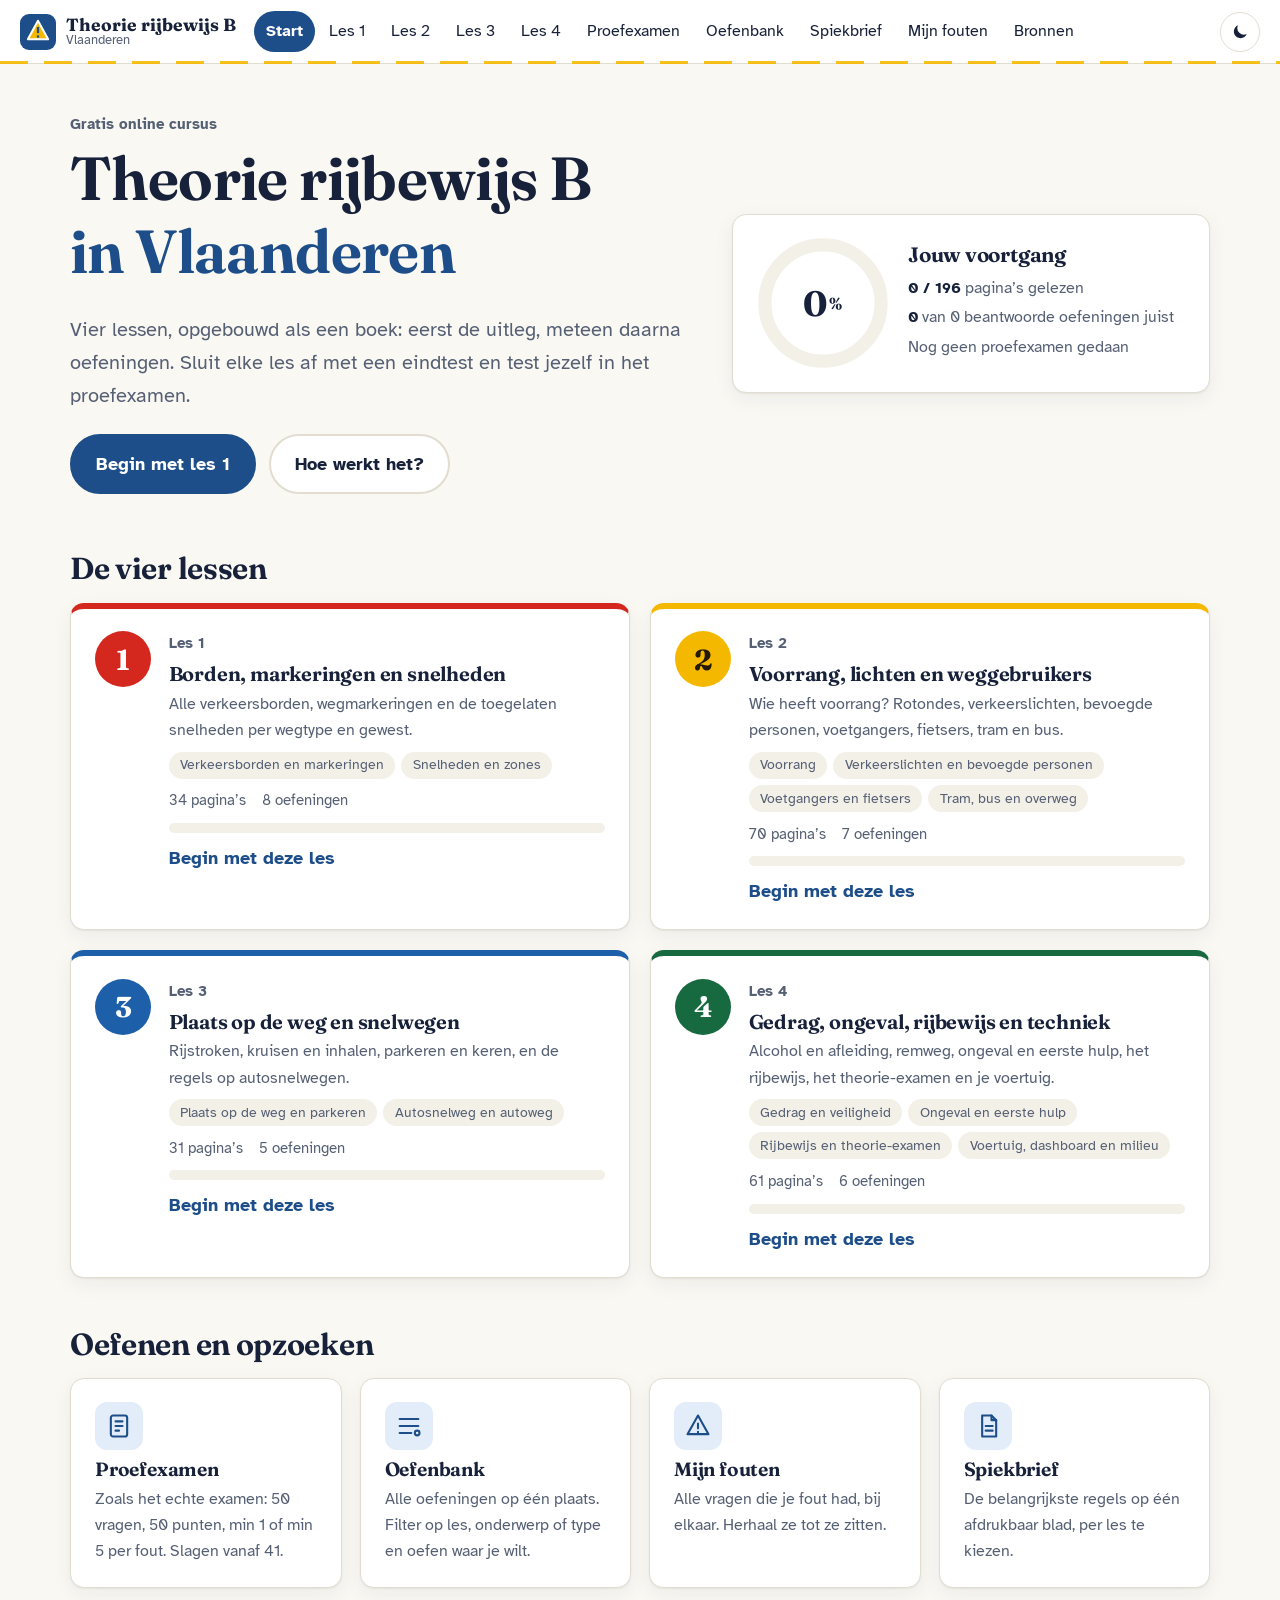
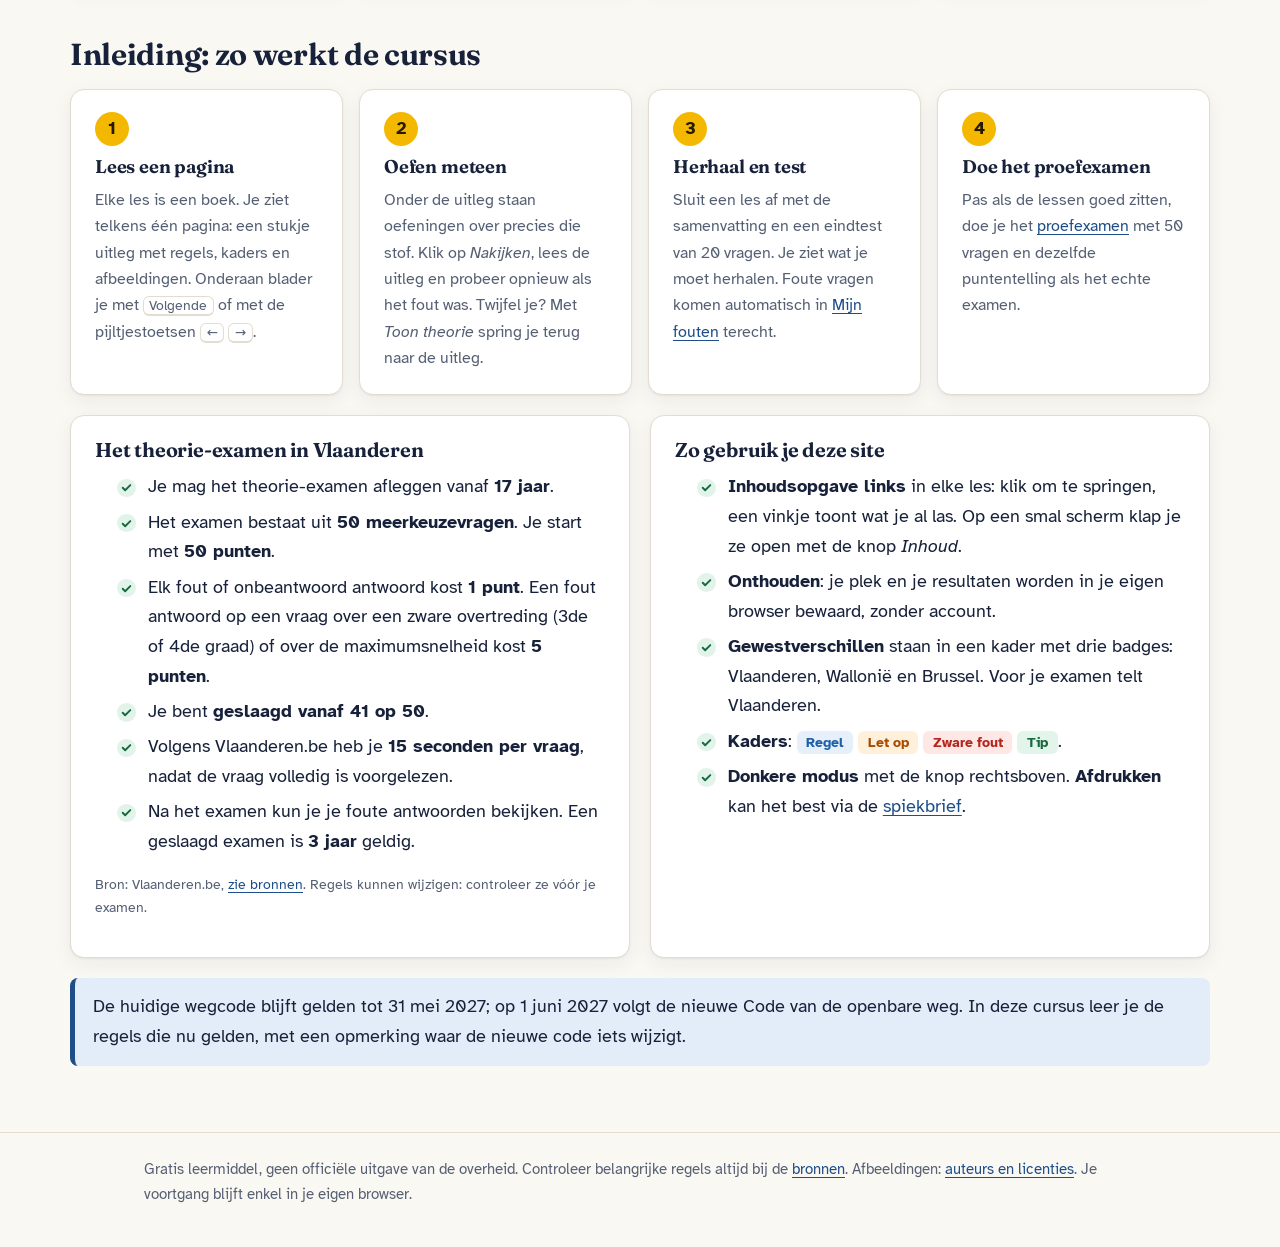
==== site/index.html @ 774a6577 "Docs: herziene interface (fullscreen, floating balk) Co-Authored-By: Claude Sonnet 5.5 <noreply@anth" ====
<!doctype html>
<html lang="nl-BE">
<head>
<meta charset="utf-8">
<meta name="viewport" content="width=device-width, initial-scale=1">
<title>Start · Theorie rijbewijs B Vlaanderen</title>
<meta name="description" content="Gratis online cursus voor het theorie-examen rijbewijs B in Vlaanderen: uitleg, oefeningen en proefexamen.">
<meta name="color-scheme" content="light dark">
<link rel="icon" href="data:image/svg+xml,%3Csvg xmlns='http://www.w3.org/2000/svg' viewBox='0 0 32 32'%3E%3Crect width='32' height='32' rx='7' fill='%231d4e89'/%3E%3Cpath d='M16 5l9 17H7z' fill='%23f5b800' stroke='%23fff' stroke-width='2' stroke-linejoin='round'/%3E%3Crect x='15' y='11' width='2' height='6' fill='%231d4e89'/%3E%3Crect x='15' y='19' width='2' height='2' fill='%231d4e89'/%3E%3C/svg%3E">
<link rel="preconnect" href="https://fonts.googleapis.com">
<link rel="preconnect" href="https://fonts.gstatic.com" crossorigin>
<link rel="stylesheet" href="https://fonts.googleapis.com/css2?family=Atkinson+Hyperlegible:ital,wght@0,400;0,700;1,400&family=Fraunces:opsz,wght@9..144,600;9..144,700&display=swap">
<script>(function(){try{var t=localStorage.getItem('rbc.theme');if(t==='dark'||t==='light')document.documentElement.setAttribute('data-theme',t);}catch(e){}})();</script>
<link rel="stylesheet" href="css/style.css">
</head>
<body data-page="home" class="">
<a class="skip" href="#main">Naar de inhoud</a>
<header class="topbar">
  <div class="topbar-in">
    <a class="brand" href="index.html" aria-label="Theorie rijbewijs B, startpagina">
      <svg class="brand-mark" viewBox="0 0 32 32" aria-hidden="true"><rect width="32" height="32" rx="8" fill="currentColor"/><path d="M16 6l9 16.5H7z" fill="#f5b800" stroke="#fff" stroke-width="1.8" stroke-linejoin="round"/><rect x="15" y="11.5" width="2" height="5.5" fill="#1d4e89"/><rect x="15" y="19" width="2" height="2" fill="#1d4e89"/></svg>
      <span class="brand-text">Theorie rijbewijs B<small>Vlaanderen</small></span>
    </a>
    <button class="menu-btn" id="menu-btn" aria-expanded="false" aria-controls="site-nav"><svg viewBox="0 0 24 24" width="22" height="22" aria-hidden="true"><path d="M4 7h16M4 12h16M4 17h16" stroke="currentColor" stroke-width="2" stroke-linecap="round" fill="none"/></svg><span class="sr">Menu</span></button>
    <nav class="sitenav" id="site-nav" aria-label="Hoofdmenu"><ul><li><a href="index.html" aria-current="page">Start</a></li><li><a href="les1.html">Les 1</a></li><li><a href="les2.html">Les 2</a></li><li><a href="les3.html">Les 3</a></li><li><a href="les4.html">Les 4</a></li><li><a href="examen.html">Proefexamen</a></li><li><a href="oefenbank.html">Oefenbank</a></li><li><a href="spiekbrief.html">Spiekbrief</a></li><li><a href="mijnfouten.html">Mijn fouten</a></li><li><a href="bronnen.html">Bronnen</a></li></ul></nav>
    <button class="theme-btn" id="theme-btn" type="button" aria-label="Wissel tussen lichte en donkere modus" title="Licht / donker"><svg class="ic-moon" viewBox="0 0 24 24" width="20" height="20" aria-hidden="true"><path d="M20 14.5A8 8 0 019.5 4 8 8 0 1020 14.5z" fill="currentColor"/></svg><svg class="ic-sun" viewBox="0 0 24 24" width="20" height="20" aria-hidden="true"><circle cx="12" cy="12" r="4.2" fill="currentColor"/><path d="M12 2v3M12 19v3M2 12h3M19 12h3M4.9 4.9l2.1 2.1M17 17l2.1 2.1M4.9 19.1L7 17M17 7l2.1-2.1" stroke="currentColor" stroke-width="2" stroke-linecap="round"/></svg></button>
  </div>
</header>
<main id="main" class="wrap home">
  <section class="hero">
    <div class="hero-text">
      <p class="eyebrow">Gratis online cursus</p>
      <h1>Theorie rijbewijs B <span>in Vlaanderen</span></h1>
      <p class="lead">Vier lessen, opgebouwd als een boek: eerst de uitleg, meteen daarna oefeningen. Sluit elke les af met een eindtest en test jezelf in het proefexamen.</p>
      <div class="hero-actions" id="hero-actions"><a class="btn btn-primary btn-lg" href="les1.html">Begin met les 1</a><a class="btn btn-lg" href="#inleiding">Hoe werkt het?</a></div>
    </div>
    <div class="hero-progress card" id="home-progress" aria-live="polite"></div>
  </section>

  <section aria-labelledby="h-lessen">
    <h2 id="h-lessen" class="section-title">De vier lessen</h2>
    <div class="lesson-grid" id="lesson-grid"></div>
  </section>

  <section aria-labelledby="h-tools">
    <h2 id="h-tools" class="section-title">Oefenen en opzoeken</h2>
    <div class="tool-grid">
      <a class="tool card" href="examen.html"><span class="tool-ic" aria-hidden="true"><svg viewBox="0 0 24 24" width="28" height="28" fill="none" stroke="currentColor" stroke-width="1.8" stroke-linecap="round" stroke-linejoin="round"><rect x="5" y="3" width="14" height="18" rx="2"/><path d="M9 8h6M9 12h6M9 16h3"/></svg></span><h3>Proefexamen</h3><p>Zoals het echte examen: 50 vragen, 50 punten, min 1 of min 5 per fout. Slagen vanaf 41.</p></a>
      <a class="tool card" href="oefenbank.html"><span class="tool-ic" aria-hidden="true"><svg viewBox="0 0 24 24" width="28" height="28" fill="none" stroke="currentColor" stroke-width="1.8" stroke-linecap="round" stroke-linejoin="round"><path d="M4 6h16M4 12h16M4 18h10"/><circle cx="19" cy="18" r="2"/></svg></span><h3>Oefenbank</h3><p>Alle oefeningen op één plaats. Filter op les, onderwerp of type en oefen waar je wilt.</p></a>
      <a class="tool card" href="mijnfouten.html"><span class="tool-ic" aria-hidden="true"><svg viewBox="0 0 24 24" width="28" height="28" fill="none" stroke="currentColor" stroke-width="1.8" stroke-linecap="round" stroke-linejoin="round"><path d="M12 3l9 16H3z"/><path d="M12 10v4M12 17v.5"/></svg></span><h3>Mijn fouten <span class="count-badge" id="fouten-count" hidden></span></h3><p>Alle vragen die je fout had, bij elkaar. Herhaal ze tot ze zitten.</p></a>
      <a class="tool card" href="spiekbrief.html"><span class="tool-ic" aria-hidden="true"><svg viewBox="0 0 24 24" width="28" height="28" fill="none" stroke="currentColor" stroke-width="1.8" stroke-linecap="round" stroke-linejoin="round"><path d="M7 3h8l4 4v14H7z"/><path d="M15 3v4h4M10 12h6M10 16h6"/></svg></span><h3>Spiekbrief</h3><p>De belangrijkste regels op één afdrukbaar blad, per les te kiezen.</p></a>
    </div>
  </section>

  <section id="inleiding" class="intro-sec" aria-labelledby="h-intro">
    <h2 id="h-intro" class="section-title">Inleiding: zo werkt de cursus</h2>
    <div class="steps">
      <article class="step card"><span class="step-n">1</span><h3>Lees een pagina</h3><p>Elke les is een boek. Je ziet telkens één pagina: een stukje uitleg met regels, kaders en afbeeldingen. Onderaan blader je met <kbd>Volgende</kbd> of met de pijltjestoetsen <kbd>←</kbd> <kbd>→</kbd>.</p></article>
      <article class="step card"><span class="step-n">2</span><h3>Oefen meteen</h3><p>Onder de uitleg staan oefeningen over precies die stof. Klik op <em>Nakijken</em>, lees de uitleg en probeer opnieuw als het fout was. Twijfel je? Met <em>Toon theorie</em> spring je terug naar de uitleg.</p></article>
      <article class="step card"><span class="step-n">3</span><h3>Herhaal en test</h3><p>Sluit een les af met de samenvatting en een eindtest van 20 vragen. Je ziet wat je moet herhalen. Foute vragen komen automatisch in <a href="mijnfouten.html">Mijn fouten</a> terecht.</p></article>
      <article class="step card"><span class="step-n">4</span><h3>Doe het proefexamen</h3><p>Pas als de lessen goed zitten, doe je het <a href="examen.html">proefexamen</a> met 50 vragen en dezelfde puntentelling als het echte examen.</p></article>
    </div>

    <div class="two-col">
      <article class="card prose">
        <h3>Het theorie-examen in Vlaanderen</h3>
        <ul class="ticks">
          <li>Je mag het theorie-examen afleggen vanaf <strong>17 jaar</strong>.</li>
          <li>Het examen bestaat uit <strong>50 meerkeuzevragen</strong>. Je start met <strong>50 punten</strong>.</li>
          <li>Elk fout of onbeantwoord antwoord kost <strong>1 punt</strong>. Een fout antwoord op een vraag over een zware overtreding (3de of 4de graad) of over de maximumsnelheid kost <strong>5 punten</strong>.</li>
          <li>Je bent <strong>geslaagd vanaf 41 op 50</strong>.</li>
          <li>Volgens Vlaanderen.be heb je <strong>15 seconden per vraag</strong>, nadat de vraag volledig is voorgelezen.</li>
          <li>Na het examen kun je je foute antwoorden bekijken. Een geslaagd examen is <strong>3 jaar</strong> geldig.</li>
        </ul>
        <p class="small muted">Bron: Vlaanderen.be, <a href="bronnen.html">zie bronnen</a>. Regels kunnen wijzigen: controleer ze vóór je examen.</p>
      </article>
      <article class="card prose">
        <h3>Zo gebruik je deze site</h3>
        <ul class="ticks">
          <li><strong>Inhoudsopgave links</strong> in elke les: klik om te springen, een vinkje toont wat je al las. Op een smal scherm klap je ze open met de knop <em>Inhoud</em>.</li>
          <li><strong>Onthouden</strong>: je plek en je resultaten worden in je eigen browser bewaard, zonder account.</li>
          <li><strong>Gewestverschillen</strong> staan in een kader met drie badges: Vlaanderen, Wallonië en Brussel. Voor je examen telt Vlaanderen.</li>
          <li><strong>Kaders</strong>: <span class="chip chip-regel">Regel</span> <span class="chip chip-letop">Let op</span> <span class="chip chip-zwarefout">Zware fout</span> <span class="chip chip-tip">Tip</span>.</li>
          <li><strong>Donkere modus</strong> met de knop rechtsboven. <strong>Afdrukken</strong> kan het best via de <a href="spiekbrief.html">spiekbrief</a>.</li>
        </ul>
      </article>
    </div>
    <p class="notice" id="wegcode-note">De huidige wegcode blijft gelden tot 31 mei 2027; op 1 juni 2027 volgt de nieuwe Code van de openbare weg. In deze cursus leer je de regels die nu gelden, met een opmerking waar de nieuwe code iets wijzigt.</p>
  </section>
</main>
<footer class="footer">
  <p>Gratis leermiddel, geen officiële uitgave van de overheid. Controleer belangrijke regels altijd bij de <a href="bronnen.html">bronnen</a>. Afbeeldingen: <a href="bronnen.html#afbeeldingen">auteurs en licenties</a>. Je voortgang blijft enkel in je eigen browser.</p>
</footer>
<noscript><p class="noscript">Voor deze cursus is JavaScript nodig (voor de oefeningen en het bladeren door de pagina's).</p></noscript>
<script defer src="data/cursus.js"></script>
<script defer src="js/common.js"></script>
<script defer src="js/exercises.js"></script>
<script defer src="js/quiz.js"></script>
<script defer src="js/pages.js"></script>
</body>
</html>
---- site/css/style.css ----
/* Theorie rijbewijs B – stijl. Palet: wegblauw als inkt, signaalgeel als accent, bordkleuren met betekenis. */
:root {
  --paper: #faf8f3; --surface: #ffffff; --surface-2: #f3f0e8; --ink: #17213a; --muted: #566074; --line: #e2ddd0;
  --brand: #1d4e89; --brand-ink: #ffffff; --brand-soft: #e3edf9; --accent: #f5b800; --accent-ink: #231a00;
  --ok: #17693f; --ok-bg: #e2f4ea; --bad: #b3261e; --bad-bg: #fde8e6; --warn: #8a4b00; --warn-bg: #fff0d6;
  --regel: #1d5fa8; --regel-bg: #e6f0fb; --letop: #a64b00; --letop-bg: #fff0dc; --zware: #b3261e; --zware-bg: #fde8e6; --tip: #17693f; --tip-bg: #e3f5ea;
  --catA: #d4281f; --catB: #f5b800; --catC: #d4281f; --catD: #1d5fa8; --catE: #1d5fa8; --catF: #1d5fa8;
  --shadow: 0 1px 2px rgba(23,33,58,.06), 0 6px 20px rgba(23,33,58,.06);
  --radius: 14px; --radius-sm: 8px; --header-h: 64px;
  --font-body: "Atkinson Hyperlegible", "Segoe UI", system-ui, -apple-system, Roboto, sans-serif;
  --font-head: "Fraunces", "Iowan Old Style", Georgia, serif;
  color-scheme: light;
}
@media (prefers-color-scheme: dark) {
  :root:not([data-theme="light"]) { --dark: 1; }
}
:root[data-theme="dark"], :root:not([data-theme="light"]) {
  /* wordt hieronder enkel toegepast via media/handmatig */
}
@media (prefers-color-scheme: dark) {
  :root:not([data-theme="light"]) {
    --paper: #10151f; --surface: #182030; --surface-2: #1f293b; --ink: #edf0f6; --muted: #aab3c5; --line: #2c374c;
    --brand: #7db2ee; --brand-ink: #0b1626; --brand-soft: #1b2b44; --accent: #f5b800; --accent-ink: #231a00;
    --ok: #6fd69b; --ok-bg: #12301f; --bad: #ff8f86; --bad-bg: #3a1815; --warn: #ffc46b; --warn-bg: #36260a;
    --regel: #8dbdf2; --regel-bg: #172944; --letop: #ffb36b; --letop-bg: #382207; --zware: #ff8f86; --zware-bg: #3a1815; --tip: #6fd69b; --tip-bg: #12301f;
    --shadow: 0 1px 2px rgba(0,0,0,.4), 0 6px 20px rgba(0,0,0,.3); color-scheme: dark;
  }
}
:root[data-theme="dark"] {
  --paper: #10151f; --surface: #182030; --surface-2: #1f293b; --ink: #edf0f6; --muted: #aab3c5; --line: #2c374c;
  --brand: #7db2ee; --brand-ink: #0b1626; --brand-soft: #1b2b44; --accent: #f5b800; --accent-ink: #231a00;
  --ok: #6fd69b; --ok-bg: #12301f; --bad: #ff8f86; --bad-bg: #3a1815; --warn: #ffc46b; --warn-bg: #36260a;
  --regel: #8dbdf2; --regel-bg: #172944; --letop: #ffb36b; --letop-bg: #382207; --zware: #ff8f86; --zware-bg: #3a1815; --tip: #6fd69b; --tip-bg: #12301f;
  --shadow: 0 1px 2px rgba(0,0,0,.4), 0 6px 20px rgba(0,0,0,.3); color-scheme: dark;
}

*, *::before, *::after { box-sizing: border-box; }
html { scroll-behavior: smooth; -webkit-text-size-adjust: 100%; }
body { margin: 0; background: var(--paper); color: var(--ink); font: 400 1.125rem/1.65 var(--font-body); min-height: 100vh; display: flex; flex-direction: column; }
body > main, body > .book-layout { flex: 1 0 auto; }
img { max-width: 100%; height: auto; }
a { color: var(--brand); text-underline-offset: .18em; }
a:hover { text-decoration-thickness: 2px; }
h1, h2, h3 { font-family: var(--font-head); line-height: 1.2; margin: 0 0 .5em; font-weight: 650; letter-spacing: -.01em; }
h1 { font-size: clamp(2rem, 4.2vw, 3rem); }
h2 { font-size: clamp(1.45rem, 2.6vw, 1.9rem); }
h3 { font-size: 1.25rem; }
p { margin: 0 0 1em; }
code { background: var(--surface-2); padding: .05em .35em; border-radius: 5px; font-size: .92em; }
kbd { border: 1px solid var(--line); border-bottom-width: 2px; border-radius: 6px; padding: 0 .4em; background: var(--surface); font: inherit; font-size: .85em; }
.sr { position: absolute !important; width: 1px; height: 1px; overflow: hidden; clip: rect(0 0 0 0); white-space: nowrap; }
.muted { color: var(--muted); } .small { font-size: .9rem; }
.eyebrow { color: var(--muted); font-weight: 700; font-size: .95rem; margin: 0 0 .35rem; }
.lead { font-size: 1.25rem; color: var(--muted); max-width: 46rem; }
:focus-visible { outline: 3px solid var(--accent); outline-offset: 2px; border-radius: 4px; }
.skip { position: absolute; left: -999px; top: 0; background: var(--accent); color: var(--accent-ink); padding: .6rem 1rem; z-index: 100; }
.skip:focus { left: 8px; top: 8px; }
.loading { color: var(--muted); }
.noscript { padding: 1rem; background: var(--warn-bg); color: var(--warn); text-align: center; }

/* header */
.topbar { position: sticky; top: 0; z-index: 50; background: var(--surface); border-bottom: 1px solid var(--line); height: var(--header-h); }
.topbar::after { content: ""; position: absolute; left: 0; right: 0; bottom: -1px; height: 3px; background: repeating-linear-gradient(90deg, var(--accent) 0 28px, transparent 28px 44px); opacity: .9; }
.topbar-in { max-width: 1440px; margin: 0 auto; padding: 0 20px; height: 100%; display: flex; align-items: center; gap: 18px; }
.brand { display: flex; align-items: center; gap: 10px; text-decoration: none; color: var(--ink); flex: none; }
.brand-mark { width: 36px; height: 36px; color: var(--brand); }
.brand-text { font-family: var(--font-head); font-weight: 700; font-size: 1.1rem; line-height: 1.05; display: flex; flex-direction: column; }
.brand-text small { font-family: var(--font-body); font-weight: 400; font-size: .8rem; color: var(--muted); }
.sitenav { flex: 1; min-width: 0; }
.sitenav ul { list-style: none; margin: 0; padding: 0; display: flex; gap: 2px; flex-wrap: nowrap; overflow-x: auto; scrollbar-width: none; }
.sitenav a { display: block; padding: .45rem .75rem; border-radius: 999px; text-decoration: none; color: var(--ink); font-size: 1rem; white-space: nowrap; }
.sitenav a:hover { background: var(--surface-2); }
.sitenav a[aria-current="page"] { background: var(--brand); color: var(--brand-ink); font-weight: 700; }
.theme-btn, .menu-btn { background: none; border: 1px solid var(--line); border-radius: 999px; width: 40px; height: 40px; display: grid; place-items: center; color: var(--ink); cursor: pointer; flex: none; }
.theme-btn:hover, .menu-btn:hover { background: var(--surface-2); }
.menu-btn { display: none; }
.ic-sun { display: none; }
:root[data-theme="dark"] .ic-sun { display: block; } :root[data-theme="dark"] .ic-moon { display: none; }
@media (prefers-color-scheme: dark) { :root:not([data-theme="light"]) .ic-sun { display: block; } :root:not([data-theme="light"]) .ic-moon { display: none; } }
@media (max-width: 1100px) {
  .menu-btn { display: grid; margin-left: auto; }
  .sitenav { display: none; position: absolute; left: 0; right: 0; top: var(--header-h); background: var(--surface); border-bottom: 1px solid var(--line); padding: 8px 16px 16px; box-shadow: var(--shadow); }
  .sitenav.open { display: block; }
  .sitenav ul { flex-direction: column; overflow: visible; }
  .sitenav a { padding: .8rem 1rem; }
  .brand-text small { display: none; }
}
.footer { border-top: 1px solid var(--line); padding: 1.5rem 20px 2.5rem; color: var(--muted); font-size: .95rem; margin-top: 3rem; }
.footer p { max-width: 62rem; margin: 0 auto; }

/* layout helpers */
.wrap { max-width: 1180px; margin: 0 auto; padding: 32px 20px 0; width: 100%; }
.wrap.narrow { max-width: 900px; }
.card { background: var(--surface); border: 1px solid var(--line); border-radius: var(--radius); padding: 1.4rem 1.5rem; box-shadow: var(--shadow); }
.page-head { margin-bottom: 1.5rem; } .page-head.compact { margin-bottom: 1rem; } .page-head.compact h1 { font-size: 1.8rem; }
.section-title { margin: 3rem 0 1rem; }
.notice { background: var(--brand-soft); border-left: 5px solid var(--brand); padding: .9rem 1.1rem; border-radius: var(--radius-sm); }
.notice.warn { background: var(--warn-bg); border-color: var(--accent); color: var(--ink); display: flex; gap: .75rem; align-items: center; flex-wrap: wrap; }
.notice.ok { background: var(--ok-bg); border-color: var(--ok); }
.btn { display: inline-flex; align-items: center; justify-content: center; gap: .45rem; font: inherit; font-weight: 700; font-size: 1rem; padding: .65rem 1.1rem; border-radius: 999px; border: 2px solid var(--line); background: var(--surface); color: var(--ink); cursor: pointer; text-decoration: none; min-height: 44px; transition: transform .12s, background .15s, border-color .15s; }
.btn:hover { border-color: var(--brand); background: var(--brand-soft); }
.btn:active { transform: translateY(1px); }
.btn-primary { background: var(--brand); border-color: var(--brand); color: var(--brand-ink); }
.btn-primary:hover { background: var(--brand); filter: brightness(1.12); }
.btn-accent { background: var(--accent); border-color: var(--accent); color: var(--accent-ink); }
.btn-accent:hover { background: var(--accent); filter: brightness(1.06); }
.btn-ghost { border-color: transparent; background: transparent; color: var(--brand); }
.btn-lg { padding: .85rem 1.5rem; font-size: 1.1rem; } .btn-sm { padding: .35rem .8rem; min-height: 36px; font-size: .9rem; }
.btn[disabled], .btn.disabled { opacity: .45; pointer-events: none; }
.btn[hidden] { display: none; }
.badge { display: inline-block; padding: .1rem .65rem; border-radius: 999px; font-size: .85rem; font-weight: 700; }
.badge-ok { background: var(--ok-bg); color: var(--ok); } .badge-bad { background: var(--bad-bg); color: var(--bad); } .badge-info { background: var(--brand-soft); color: var(--brand); }
.count-badge { background: var(--bad); color: #fff; border-radius: 999px; font-size: .8rem; padding: 0 .5rem; vertical-align: middle; font-family: var(--font-body); }
.chip { display: inline-block; padding: 0 .6rem; border-radius: 6px; font-weight: 700; font-size: .9rem; }
.chip-regel { background: var(--regel-bg); color: var(--regel); } .chip-letop { background: var(--letop-bg); color: var(--letop); } .chip-zwarefout { background: var(--zware-bg); color: var(--zware); } .chip-tip { background: var(--tip-bg); color: var(--tip); }
.tag-list { list-style: none; margin: .5rem 0; padding: 0; display: flex; flex-wrap: wrap; gap: .4rem; }
.tag-list li { background: var(--surface-2); border-radius: 999px; padding: .1rem .7rem; font-size: .9rem; color: var(--muted); }
.ticks { list-style: none; padding: 0; margin: 0 0 1rem; }
.ticks li { position: relative; padding-left: 1.9rem; margin-bottom: .6rem; }
.ticks li::before { content: ""; position: absolute; left: 0; top: .35em; width: 1.15rem; height: 1.15rem; border-radius: 50%; background: var(--ok-bg) url("data:image/svg+xml,%3Csvg xmlns='http://www.w3.org/2000/svg' viewBox='0 0 24 24' fill='none' stroke='%2317693f' stroke-width='3.5' stroke-linecap='round' stroke-linejoin='round'%3E%3Cpath d='M5 12.5l4.5 4.5L19 7.5'/%3E%3C/svg%3E") center/70% no-repeat; }
.prose p, .prose ul, .prose ol { max-width: 46rem; }
.prose ul, .prose ol { padding-left: 1.4rem; } .prose li { margin-bottom: .35rem; }
.prose strong { font-weight: 700; }

/* start */
.hero { display: grid; grid-template-columns: 1.3fr 1fr; gap: 40px; align-items: center; padding: 1rem 0 .5rem; }
.hero h1 { font-size: clamp(2.3rem, 5vw, 3.8rem); margin-bottom: .4em; }
.hero h1 span { display: block; color: var(--brand); }
.hero-actions { display: flex; gap: .8rem; flex-wrap: wrap; margin-top: 1.4rem; }
.ring-wrap { display: flex; gap: 1.2rem; align-items: center; }
.ring { position: relative; width: 132px; height: 132px; flex: none; }
.ring-bg { fill: none; stroke: var(--surface-2); stroke-width: 10; } .ring-fg { fill: none; stroke: var(--accent); stroke-width: 10; stroke-linecap: round; transition: stroke-dashoffset 1s ease; }
.ring-n { position: absolute; inset: 0; display: flex; align-items: center; justify-content: center; font: 700 2.2rem/1 var(--font-head); }
.ring-n small { font-size: 1rem; margin-left: 2px; align-self: center; }
.ring-text h2 { font-size: 1.3rem; margin-bottom: .4rem; }
.mini-stats { list-style: none; padding: 0; margin: 0; font-size: 1rem; color: var(--muted); } .mini-stats li { margin-bottom: .2rem; } .mini-stats strong { color: var(--ink); }
.hero-progress .notice { margin-top: 1rem; font-size: .95rem; }
.lesson-grid { display: grid; grid-template-columns: repeat(2, 1fr); gap: 20px; }
.lesson-card { display: flex; gap: 1.1rem; text-decoration: none; color: var(--ink); position: relative; overflow: hidden; transition: transform .18s, box-shadow .18s; border-top: 6px solid var(--lc, var(--brand)); }
.lesson-card:hover { transform: translateY(-3px); box-shadow: 0 10px 28px rgba(23,33,58,.14); }
.lesson-card.les-1 { --lc: var(--catA); } .lesson-card.les-2 { --lc: var(--catB); } .lesson-card.les-3 { --lc: var(--catD); } .lesson-card.les-4 { --lc: var(--ok); }
.lesson-n { flex: none; width: 56px; height: 56px; border-radius: 50%; display: grid; place-items: center; font: 700 1.8rem var(--font-head); background: var(--lc); color: #fff; }
.les-2 .lesson-n { color: #231a00; }
.lesson-body { min-width: 0; flex: 1; } .lesson-body h3 { margin-bottom: .3rem; } .lesson-body p.muted { font-size: 1rem; margin-bottom: .4rem; }
.lesson-meta { display: flex; gap: 1rem; flex-wrap: wrap; color: var(--muted); font-size: .95rem; margin: .6rem 0; }
.lesson-cta { display: inline-block; margin-top: .7rem; font-weight: 700; color: var(--brand); }
.tool-grid { display: grid; grid-template-columns: repeat(4, 1fr); gap: 18px; }
.tool { text-decoration: none; color: var(--ink); display: block; transition: transform .18s; } .tool:hover { transform: translateY(-3px); }
.tool h3 { font-size: 1.2rem; margin: .5rem 0 .3rem; } .tool p { margin: 0; color: var(--muted); font-size: 1rem; }
.tool-ic { display: grid; place-items: center; width: 48px; height: 48px; border-radius: 12px; background: var(--brand-soft); color: var(--brand); }
.steps { display: grid; grid-template-columns: repeat(4, 1fr); gap: 16px; margin-bottom: 20px; counter-reset: s; }
.step-n { display: grid; place-items: center; width: 34px; height: 34px; border-radius: 50%; background: var(--accent); color: var(--accent-ink); font-weight: 700; margin-bottom: .6rem; }
.step h3 { font-size: 1.15rem; } .step p { font-size: 1rem; margin: 0; color: var(--muted); }
.two-col { display: grid; grid-template-columns: 1fr 1fr; gap: 20px; }
.intro-sec .notice { margin-top: 20px; }
@media (max-width: 1000px) { .hero, .two-col { grid-template-columns: 1fr; } .tool-grid, .steps { grid-template-columns: repeat(2, 1fr); } }
@media (max-width: 700px) { .lesson-grid, .tool-grid, .steps { grid-template-columns: 1fr; } .ring-wrap { flex-direction: column; text-align: center; } }

/* boek-layout */
.book-layout { max-width: 1440px; width: 100%; margin: 0 auto; padding: 24px 20px 0; display: grid; grid-template-columns: 300px minmax(0, 1fr); gap: 32px; align-items: start; }
.toc { position: sticky; top: calc(var(--header-h) + 16px); max-height: calc(100vh - var(--header-h) - 32px); display: flex; flex-direction: column; background: var(--surface); border: 1px solid var(--line); border-radius: var(--radius); box-shadow: var(--shadow); overflow: hidden; }
.toc-toggle { display: none; }
.toc-body { overflow-y: auto; padding: 1.1rem 1rem 1rem; }
.toc-title { font-size: 1.15rem; margin-bottom: .6rem; }
.toc-prog-bar { height: 8px; background: var(--surface-2); border-radius: 99px; overflow: hidden; }
.toc-prog-fill { display: block; height: 100%; background: var(--ok); border-radius: 99px; transition: width .4s; }
.toc-prog-label { font-size: .9rem; color: var(--muted); margin: .35rem 0 1rem; }
.toc-chap { font-family: var(--font-body); font-size: .9rem; color: var(--muted); font-weight: 700; margin: 1rem 0 .3rem; letter-spacing: 0; }
.toc-items { list-style: none; margin: 0; padding: 0; }
.toc-link { display: flex; gap: .6rem; align-items: flex-start; padding: .4rem .5rem; border-radius: 10px; text-decoration: none; color: var(--ink); font-size: 1rem; line-height: 1.3; }
.toc-link:hover { background: var(--surface-2); }
.toc-n { flex: none; width: 24px; height: 24px; border-radius: 50%; border: 2px solid var(--line); display: grid; place-items: center; font-size: .75rem; font-weight: 700; color: var(--muted); margin-top: 1px; }
.toc-link.done .toc-n { background: var(--ok); border-color: var(--ok); color: #fff; }
.toc-link.current { background: var(--brand-soft); font-weight: 700; }
.toc-link.current .toc-n { border-color: var(--brand); background: var(--brand); color: var(--brand-ink); }
.toc-link.current.done .toc-n { background: var(--ok); border-color: var(--ok); }
.book { min-width: 0; scroll-margin-top: 80px; outline: none; }
.book-page { background: var(--surface); border: 1px solid var(--line); border-radius: var(--radius) var(--radius) 0 0; padding: clamp(1.3rem, 3.5vw, 3rem); min-height: 60vh; box-shadow: var(--shadow); border-bottom: 0; position: relative; }
.book-page::before { content: ""; position: absolute; left: 0; top: 0; bottom: 0; width: 6px; background: linear-gradient(var(--brand), var(--brand-soft)); border-radius: var(--radius) 0 0 0; }
.book-page.enter { animation: pageIn .35s ease both; }
@keyframes pageIn { from { opacity: 0; transform: translateX(14px); } to { opacity: 1; transform: none; } }
.book-page > * { max-width: 52rem; }
.book-page > .page-blok, .book-page > .theory, .book-page > .intro, .book-page > .summary, .book-page > .eind { max-width: none; }
.page-title { font-size: clamp(1.8rem, 3.4vw, 2.6rem); margin-bottom: .6em; outline: none; }
.pager { position: sticky; bottom: 0; z-index: 20; display: grid; grid-template-columns: auto 1fr auto; gap: 16px; align-items: center; background: var(--surface); border: 1px solid var(--line); border-radius: 0 0 var(--radius) var(--radius); padding: .8rem 1.1rem; box-shadow: 0 -6px 20px rgba(23,33,58,.08); }
.pager-mid { text-align: center; } .pager-count { margin: 0 0 .3rem; font-weight: 700; }
.pager-btn span { display: inline; }
.progress { height: 10px; background: var(--surface-2); border-radius: 99px; overflow: hidden; }
.progress-fill { display: block; height: 100%; background: linear-gradient(90deg, var(--brand), var(--accent)); border-radius: 99px; transition: width .4s; }
@media (max-width: 960px) {
  .book-layout { grid-template-columns: 1fr; gap: 14px; padding-top: 12px; }
  .toc { position: sticky; top: var(--header-h); z-index: 30; max-height: none; border-radius: var(--radius-sm); }
  .toc-toggle { display: flex; align-items: center; gap: .5rem; width: 100%; background: none; border: 0; font: inherit; font-weight: 700; padding: .8rem 1rem; color: var(--ink); cursor: pointer; text-align: left; }
  .toc-cur { color: var(--muted); font-weight: 400; }
  .toc-body { display: none; max-height: 65vh; border-top: 1px solid var(--line); }
  .toc.open .toc-body { display: block; }
  .book-page { padding-left: 1.2rem; padding-right: 1.1rem; }
  .pager { grid-template-columns: auto 1fr auto; gap: 8px; padding: .6rem .7rem; }
  .pager-btn span { position: absolute; width: 1px; height: 1px; overflow: hidden; clip: rect(0 0 0 0); } .pager-btn { padding: .6rem .9rem; }
  .pager-btn.btn-accent span { position: static; width: auto; height: auto; clip: auto; }
}

/* theorie */
.theory .prose { font-size: 1.15rem; }
.prose ul li::marker { color: var(--brand); }
.fig { margin: 0; }
.fig img { display: block; }
.fig figcaption { font-size: .88rem; color: var(--muted); line-height: 1.35; margin-top: .4rem; }
.fig figcaption .code { color: var(--ink); }
.credit { display: block; font-size: .78rem; opacity: .85; }
.sign-strip { display: flex; flex-wrap: wrap; gap: 14px; margin: 1.2rem 0; }
.sign-card { width: 132px; text-align: center; background: var(--paper); border: 1px solid var(--line); border-radius: 12px; padding: 12px 8px 10px; }
.sign-card img, .sign-thumb { height: 84px; width: auto; max-width: 100%; margin: 0 auto; object-fit: contain; }
.sign-card .code, .sign-code { display: inline-block; font-weight: 700; border-bottom: 3px solid var(--catD); line-height: 1.2; padding: 0 2px; }
.cat-A { border-color: var(--catA) !important; } .cat-B { border-color: var(--catB) !important; } .cat-C { border-color: var(--catC) !important; } .cat-D, .cat-E, .cat-F { border-color: var(--catD) !important; }
.sign-card figcaption span:not(.credit) { display: block; }
.schema-gallery { display: grid; grid-template-columns: repeat(auto-fit, minmax(300px, 1fr)); gap: 16px; margin: 1.2rem 0; }
.schema-gallery.single { grid-template-columns: minmax(0, 640px); }
.schema-card { background: #fff; border: 1px solid var(--line); border-radius: 12px; padding: 12px; }
.schema-card img { width: 100%; }
.schema-card figcaption { color: #4a5568; }
.tbl-wrap { overflow-x: auto; margin: 1.2rem 0; border: 1px solid var(--line); border-radius: var(--radius-sm); max-width: 100%; }
.tbl { width: 100%; border-collapse: collapse; font-size: 1.02rem; background: var(--surface); }
.tbl th, .tbl td { padding: .65rem .9rem; text-align: left; vertical-align: top; border-bottom: 1px solid var(--line); }
.tbl thead th { background: var(--brand); color: var(--brand-ink); font-size: .95rem; position: sticky; top: 0; }
.tbl tbody th { font-weight: 700; background: var(--surface-2); }
.tbl tbody tr:nth-child(even) td { background: color-mix(in srgb, var(--surface-2) 45%, transparent); }
.tbl tbody tr:last-child > * { border-bottom: 0; }
.cell-sign { display: flex !important; align-items: center; gap: .7rem; }
.cell-sign .sign-thumb { height: 56px; flex: none; }
.tbl-compact { font-size: .9rem; } .tbl-compact th, .tbl-compact td { padding: .35rem .6rem; }
@media (max-width: 640px) {
  .tbl:not(.tbl-ex):not(.tbl-compact) thead { display: none; }
  .tbl:not(.tbl-ex):not(.tbl-compact), .tbl:not(.tbl-ex):not(.tbl-compact) tbody, .tbl:not(.tbl-ex):not(.tbl-compact) tr { display: block; }
  .tbl:not(.tbl-ex):not(.tbl-compact) tr { padding: .6rem .8rem; border-bottom: 1px solid var(--line); }
  .tbl:not(.tbl-ex):not(.tbl-compact) th, .tbl:not(.tbl-ex):not(.tbl-compact) td { display: block; border: 0; padding: .15rem 0; background: none !important; }
  .tbl:not(.tbl-ex):not(.tbl-compact) td::before { content: attr(data-label); display: block; font-size: .78rem; font-weight: 700; color: var(--muted); }
  .tbl:not(.tbl-ex):not(.tbl-compact) .cell-sign { display: flex !important; }
  .tbl:not(.tbl-ex):not(.tbl-compact) .cell-sign::before { display: none; }
}
.kader { border-radius: var(--radius-sm); border-left: 7px solid var(--k); background: var(--kb); padding: .9rem 1.2rem 1rem; margin: 1.2rem 0; max-width: 52rem; }
.kader-regel { --k: var(--regel); --kb: var(--regel-bg); } .kader-letop { --k: var(--letop); --kb: var(--letop-bg); } .kader-zwarefout { --k: var(--zware); --kb: var(--zware-bg); } .kader-tip { --k: var(--tip); --kb: var(--tip-bg); }
.kader-gewest { --k: var(--brand); --kb: var(--surface-2); } .kader-uitzondering { --k: var(--muted); --kb: var(--surface-2); }
.kader-head { display: flex; align-items: center; gap: .6rem; flex-wrap: wrap; margin-bottom: .35rem; }
.kader-icon { color: var(--k); display: inline-flex; }
.kader-label { background: var(--k); color: var(--surface); font-weight: 700; font-size: .85rem; padding: .05rem .6rem; border-radius: 6px; }
:root[data-theme="dark"] .kader-label { color: #0b1626; }
@media (prefers-color-scheme: dark) { :root:not([data-theme="light"]) .kader-label { color: #0b1626; } }
.kader-title { margin: 0; font-family: var(--font-body); font-size: 1.1rem; }
.kader-body p:last-child, .kader-body ul { margin-bottom: 0; } .kader-body ul { padding-left: 1.3rem; }
.kader-zwarefout { border: 2px solid var(--zware); border-left-width: 7px; }
.gewest-grid { display: grid; grid-template-columns: repeat(3, 1fr); gap: 10px; margin-top: .7rem; }
.gewest { background: var(--surface); border: 1px solid var(--line); border-radius: 10px; padding: .6rem .8rem; } .gewest p { margin: .35rem 0 0; font-size: 1rem; line-height: 1.45; }
.gewest.is-main { border: 2px solid var(--accent); }
.badge-vlaanderen { background: #f5b800; color: #231a00; } .badge-wallonie { background: #c8102e; color: #fff; } .badge-brussel { background: #1d4ed8; color: #fff; }
@media (max-width: 800px) { .gewest-grid { grid-template-columns: 1fr; } }
.sources { margin: 1.5rem 0 0; font-size: .95rem; color: var(--muted); } .sources summary { cursor: pointer; font-weight: 700; }
.sources ul { padding-left: 1.2rem; }

/* intro/samenvatting */
.facts { display: flex; gap: 14px; flex-wrap: wrap; margin: 1.5rem 0; }
.fact { display: flex; flex-direction: column; align-items: flex-start; background: var(--brand-soft); border-radius: 12px; padding: .8rem 1.2rem; min-width: 150px; }
.fact strong { font: 700 1.8rem var(--font-head); } .fact-ic { color: var(--brand); }
.intro .card { margin-bottom: 1.2rem; } .goals h2, .intro h2 { font-size: 1.4rem; }
.mini-h { font-family: var(--font-body); font-size: 1rem; margin: 1rem 0 .3rem; color: var(--muted); }
.learn-list { margin: 0 0 .5rem; padding-left: 1.2rem; } .learn-list li { margin-bottom: .2rem; }
.intro-go { margin-top: 1.5rem; }
.sum-chap { margin-top: 2rem; font-size: 1.4rem; }
.sum-card { border-top: 1px solid var(--line); padding: .9rem 0; max-width: 52rem; } .sum-card h3 { margin-bottom: .4rem; font-size: 1.15rem; }
.sum-list { list-style: none; padding: 0; margin: 0; } .sum-list li { margin-bottom: .5rem; font-size: 1.05rem; }
.sum-tag { display: inline-block; font-size: .78rem; font-weight: 700; padding: 0 .5rem; border-radius: 5px; background: var(--regel-bg); color: var(--regel); margin-right: .3rem; }
.sum-zwarefout .sum-tag { background: var(--zware-bg); color: var(--zware); }

/* oefeningen */
.practice { margin-top: 2.5rem; padding-top: 1.5rem; border-top: 3px dashed var(--line); max-width: 52rem; }
.practice-head { display: flex; align-items: baseline; gap: 1rem; flex-wrap: wrap; } .practice-head h2 { margin: 0; }
.ex { background: var(--paper); border: 2px solid var(--line); border-radius: var(--radius); padding: 1.1rem 1.2rem 1.2rem; margin: 1.2rem 0; transition: border-color .2s, background .2s; }
.ex.is-correct { border-color: var(--ok); } .ex.is-incorrect { border-color: var(--bad); }
.ex-head { display: flex; align-items: center; gap: .6rem; margin-bottom: .6rem; flex-wrap: wrap; }
.ex-num { background: var(--brand); color: var(--brand-ink); width: 28px; height: 28px; border-radius: 50%; display: grid; place-items: center; font-weight: 700; font-size: .9rem; }
.ex-type { font-weight: 700; color: var(--muted); font-size: .95rem; }
.ex-diff { display: inline-flex; gap: 3px; margin-left: auto; } .ex-diff i { width: 9px; height: 9px; border-radius: 50%; background: var(--line); } .ex-diff i.on { background: var(--accent); }
.ex-heavy { background: var(--zware-bg); color: var(--zware); font-size: .8rem; font-weight: 700; padding: 0 .55rem; border-radius: 99px; }
.ex-vraag { font-size: 1.15rem; font-weight: 700; margin-bottom: .8rem; } .ex-hint { color: var(--muted); font-size: .95rem; margin: 0 0 .6rem; } .ex-sub { font-weight: 700; margin: 1rem 0 .4rem; }
.fig-ex { max-width: 340px; margin-bottom: 1rem; } .fig-ex img { max-height: 260px; width: auto; background: var(--surface); border-radius: 10px; padding: 8px; border: 1px solid var(--line); }
.statement { margin: 0 0 .8rem; padding: .8rem 1rem; background: var(--surface); border-left: 5px solid var(--accent); border-radius: 8px; font-size: 1.1rem; }
.given { background: var(--surface-2); padding: .6rem .9rem; border-radius: 8px; }
.opts { display: grid; gap: 8px; } .opts-row { grid-template-columns: 1fr 1fr; }
.opt { display: flex; gap: .75rem; align-items: flex-start; padding: .7rem .9rem; background: var(--surface); border: 2px solid var(--line); border-radius: 12px; cursor: pointer; transition: border-color .15s, background .15s; }
.opt:hover { border-color: var(--brand); }
.opt input { position: absolute; opacity: 0; width: 1px; height: 1px; }
.opt-mark { flex: none; width: 24px; height: 24px; border: 2px solid var(--muted); border-radius: 50%; margin-top: 1px; display: grid; place-items: center; background: var(--surface); }
.opt input[type=checkbox] ~ .opt-mark { border-radius: 6px; }
.opt input:checked ~ .opt-mark { border-color: var(--brand); background: var(--brand) url("data:image/svg+xml,%3Csvg xmlns='http://www.w3.org/2000/svg' viewBox='0 0 24 24' fill='none' stroke='white' stroke-width='4' stroke-linecap='round' stroke-linejoin='round'%3E%3Cpath d='M5 12.5l4.5 4.5L19 7.5'/%3E%3C/svg%3E") center/70% no-repeat; }
.opt:has(input:checked) { border-color: var(--brand); background: var(--brand-soft); }
.opt:has(input:focus-visible) { outline: 3px solid var(--accent); outline-offset: 2px; }
.opt:has(input:disabled) { cursor: default; }
.is-right { border-color: var(--ok) !important; background: var(--ok-bg) !important; }
.is-wrong { border-color: var(--bad) !important; background: var(--bad-bg) !important; }
.is-missed { border-color: var(--ok) !important; border-style: dashed !important; }
.is-right .opt-mark { background-color: var(--ok); border-color: var(--ok); }
.is-wrong .opt-mark { background-color: var(--bad); border-color: var(--bad); }
.txt, .sel { font: inherit; padding: .55rem .8rem; border: 2px solid var(--line); border-radius: 10px; background: var(--surface); color: var(--ink); min-height: 44px; max-width: 100%; }
.txt:focus, .sel:focus { border-color: var(--brand); outline: none; box-shadow: 0 0 0 3px var(--brand-soft); }
.txt.narrow { width: 6.5rem; } .txt.num { width: 10rem; }
input.txt.gap { min-height: 38px; padding: .2rem .5rem; margin: 0 .2rem; width: auto; text-align: center; }
.sel.is-right, .txt.is-right { border-color: var(--ok) !important; }
.fill-row { display: flex; align-items: center; gap: .6rem; flex-wrap: wrap; } .fill-row .txt { flex: 1; min-width: 140px; max-width: 360px; } .unit { color: var(--muted); font-weight: 700; }
.cloze { line-height: 2.6; font-size: 1.12rem; }
.tbl-ex td { padding: .4rem .6rem; } .tbl-ex .txt, .tbl-ex .sel { width: 100%; min-height: 38px; padding: .3rem .5rem; } .tbl-ex td.is-right, .tbl-ex td.is-wrong { box-shadow: inset 0 0 0 2px currentColor; }
.tbl-ex td.is-right { color: var(--ok); } .tbl-ex td.is-wrong { color: var(--bad); }
.tbl-ex td > * { color: var(--ink); }
.match { display: grid; gap: 12px; } .match-rows { display: grid; gap: 8px; }
.match-row { display: grid; grid-template-columns: 1fr 24px 1fr; gap: 8px; align-items: stretch; }
.match-left { display: flex; align-items: center; gap: .6rem; background: var(--surface); border: 2px solid var(--line); border-radius: 12px; padding: .6rem .9rem; font-weight: 700; }
.match-img img { height: 48px; width: auto; }
.match-arrow { display: grid; place-items: center; color: var(--muted); }
.match-slot { font: inherit; text-align: left; cursor: pointer; border: 2px dashed var(--muted); border-radius: 12px; background: var(--surface-2); color: var(--muted); padding: .6rem .9rem; min-height: 48px; }
.match-slot.filled { border-style: solid; border-color: var(--brand); background: var(--brand-soft); color: var(--ink); font-weight: 700; }
.match-slot.selected, .match-slot.drop { border-color: var(--accent); box-shadow: 0 0 0 3px color-mix(in srgb, var(--accent) 50%, transparent); }
.match-pool { display: flex; flex-wrap: wrap; gap: 8px; padding: .8rem; background: var(--surface-2); border-radius: 12px; min-height: 56px; align-items: center; }
.chip-item { font: inherit; background: var(--surface); border: 2px solid var(--line); border-radius: 999px; padding: .4rem .95rem; cursor: grab; color: var(--ink); min-height: 40px; }
.chip-item:hover { border-color: var(--brand); } .chip-item.selected { border-color: var(--accent); background: var(--accent); color: var(--accent-ink); font-weight: 700; }
@media (max-width: 560px) { .match-row { grid-template-columns: 1fr; } .match-arrow { display: none; } }
.seq { list-style: none; margin: 0; padding: 0; display: grid; gap: 8px; }
.seq-item { display: flex; align-items: center; gap: .6rem; background: var(--surface); border: 2px solid var(--line); border-radius: 12px; padding: .4rem .5rem .4rem .7rem; cursor: grab; }
.seq-item.dragging { opacity: .4; } .seq-item.drop { border-color: var(--accent); }
.seq-grip { color: var(--muted); display: inline-flex; } .seq-n { flex: none; width: 26px; height: 26px; border-radius: 50%; background: var(--brand-soft); color: var(--brand); display: grid; place-items: center; font-weight: 700; font-size: .85rem; }
.seq-text { flex: 1; } .seq-btns { display: flex; gap: 4px; }
.iconbtn { width: 40px; height: 40px; display: grid; place-items: center; border: 2px solid var(--line); background: var(--surface); border-radius: 10px; color: var(--ink); cursor: pointer; } .iconbtn:hover:not(:disabled) { border-color: var(--brand); background: var(--brand-soft); } .iconbtn:disabled { opacity: .3; cursor: default; }
.stage { position: relative; display: inline-block; max-width: 100%; margin-bottom: .8rem; background: #fff; border: 1px solid var(--line); border-radius: 12px; overflow: hidden; line-height: 0; }
.stage img { display: block; max-width: 100%; max-height: 420px; width: auto; }
.stage.hotspot { cursor: crosshair; }
.zone { position: absolute; background: transparent; border: 2px dashed transparent; cursor: pointer; padding: 0; border-radius: 6px; }
.zone:hover, .zone:focus-visible { border-color: var(--accent); background: rgba(245,184,0,.18); }
.zone.picked { border: 3px solid var(--brand); background: rgba(29,78,137,.25); }
.zone.is-right { border: 3px solid var(--ok) !important; background: rgba(23,105,63,.3) !important; } .zone.is-wrong { border: 3px solid var(--bad) !important; background: rgba(179,38,30,.3) !important; } .zone.is-missed { border: 3px dashed var(--ok) !important; background: transparent !important; }
.ping { position: absolute; width: 22px; height: 22px; margin: -11px 0 0 -11px; border-radius: 50%; border: 3px solid var(--accent); animation: ping .7s ease-out forwards; pointer-events: none; }
@keyframes ping { from { transform: scale(.4); opacity: 1; } to { transform: scale(1.6); opacity: 0; } }
.marker { position: absolute; transform: translate(-50%, -50%); width: 34px; height: 34px; border-radius: 50%; border: 3px solid #fff; background: var(--brand); color: #fff; font: 700 1rem var(--font-body); cursor: pointer; box-shadow: 0 2px 8px rgba(0,0,0,.35); line-height: 1; }
.marker.chosen { background: var(--accent); color: #231a00; }
.veh-list { display: flex; flex-wrap: wrap; gap: 8px; margin-bottom: .6rem; }
.veh { display: inline-flex; align-items: center; gap: .5rem; font: inherit; border: 2px solid var(--line); background: var(--surface); color: var(--ink); border-radius: 999px; padding: .3rem .9rem .3rem .35rem; cursor: pointer; min-height: 44px; }
.veh-nr { width: 30px; height: 30px; border-radius: 50%; background: var(--brand); color: var(--brand-ink); display: grid; place-items: center; font-weight: 700; }
.veh.chosen { border-color: var(--accent); background: color-mix(in srgb, var(--accent) 22%, var(--surface)); } .veh-order { background: var(--accent); color: var(--accent-ink); border-radius: 99px; padding: 0 .5rem; font-weight: 700; font-size: .85rem; }
.veh.is-right { border-color: var(--ok) !important; } .veh.is-wrong { border-color: var(--bad) !important; }
.veh-slots { list-style: none; display: flex; flex-wrap: wrap; gap: 8px; padding: 0; margin: 0; counter-reset: v; }
.veh-slot { counter-increment: v; border: 2px dashed var(--line); border-radius: 10px; padding: .25rem .8rem; color: var(--muted); } .veh-slot::before { content: counter(v) ". "; font-weight: 700; } .veh-slot.filled { border-style: solid; border-color: var(--brand); color: var(--ink); background: var(--brand-soft); }
.bord-ex { display: grid; gap: 1rem; justify-items: start; } .bord-stage { background: #fff; border: 1px solid var(--line); border-radius: 14px; padding: 16px; } .bord-stage img { height: 150px; width: auto; display: block; }
.cat-grid { display: grid; grid-template-columns: repeat(auto-fill, minmax(210px, 1fr)); gap: 8px; width: 100%; }
.cat-opt { display: flex; align-items: center; gap: .6rem; padding: .5rem .8rem; border: 2px solid var(--line); border-radius: 12px; cursor: pointer; background: var(--surface); }
.cat-opt input { position: absolute; opacity: 0; } .cat-opt:has(input:checked) { box-shadow: inset 0 0 0 2px currentColor; } .cat-opt:has(input:focus-visible) { outline: 3px solid var(--accent); outline-offset: 2px; }
.cat-letter { width: 32px; height: 32px; border-radius: 6px; display: grid; place-items: center; font-weight: 700; color: #fff; background: var(--catD); }
.cat-opt.cat-A .cat-letter, .cat-opt.cat-C .cat-letter { background: var(--catA); } .cat-opt.cat-B .cat-letter { background: var(--catB); color: #231a00; }
.cat-opt.cat-A, .cat-opt.cat-C { border-color: var(--line) !important; }
.cat-opt.is-right { border-color: var(--ok) !important; }
.ex-actions { display: flex; gap: .6rem; flex-wrap: wrap; margin-top: 1rem; }
.ex-feedback:empty { display: none; }
.ex-feedback { margin-top: 1rem; padding: .8rem 1rem; border-radius: 10px; animation: fb .25s ease both; } .ex-feedback p { margin: .3rem 0 0; }
@keyframes fb { from { opacity: 0; transform: translateY(-4px); } to { opacity: 1; transform: none; } }
.fb-ok { background: var(--ok-bg); border-left: 6px solid var(--ok); } .fb-ok .fb-title { color: var(--ok); }
.fb-bad { background: var(--bad-bg); border-left: 6px solid var(--bad); } .fb-bad .fb-title { color: var(--bad); }
.fb-info { background: var(--brand-soft); border-left: 6px solid var(--brand); }
.more-wrap { text-align: center; margin: 1rem 0; } .list-count { margin: 1rem 0 0; }

/* toets */
.quiz-bar { display: flex; align-items: center; gap: 1rem; justify-content: space-between; flex-wrap: wrap; margin-bottom: .8rem; }
.quiz-pos { font-weight: 700; font-size: 1.15rem; } .quiz-timer { font: 700 1.1rem var(--font-body); font-variant-numeric: tabular-nums; background: var(--surface-2); padding: .2rem .8rem; border-radius: 99px; margin-left: auto; } .quiz-timer.low { background: var(--bad-bg); color: var(--bad); }
.quiz-dots { display: flex; flex-wrap: wrap; gap: 5px; margin-bottom: 1rem; }
.dot { width: 34px; height: 34px; border-radius: 8px; border: 2px solid var(--line); background: var(--surface); color: var(--ink); font: 700 .85rem var(--font-body); cursor: pointer; padding: 0; } .dot.answered { background: var(--brand-soft); border-color: var(--brand); } .dot.current { background: var(--brand); color: var(--brand-ink); border-color: var(--brand); }
.quiz-nav { display: flex; justify-content: space-between; gap: 1rem; margin-top: 1rem; }
.quiz .ex, .quiz-stage .ex { margin-top: 0; }
.result-hero { display: flex; gap: 1.5rem; align-items: center; padding: 1.5rem; border-radius: var(--radius); background: var(--brand-soft); margin-bottom: 1.5rem; flex-wrap: wrap; }
.result-hero.pass { background: var(--ok-bg); } .result-hero.fail { background: var(--bad-bg); }
.result-score { display: flex; align-items: baseline; gap: .3rem; } .result-score .big { font: 700 4.2rem/1 var(--font-head); } .result-score .of { color: var(--muted); font-size: 1.4rem; }
.result-verdict { margin: 0 0 .2rem; outline: none; } .result-stats { list-style: none; padding: 0; margin: .5rem 0 0; display: flex; gap: 1.2rem; flex-wrap: wrap; }
.analysis h3, .redo h3 { margin-top: 1.5rem; }
.bar-row { display: grid; grid-template-columns: minmax(120px, 1.4fr) 2fr 3rem; gap: .8rem; align-items: center; margin-bottom: .45rem; font-size: 1rem; }
.bar { height: 14px; background: var(--surface-2); border-radius: 99px; overflow: hidden; } .bar-fill { display: block; height: 100%; border-radius: 99px; } .bar-fill.good { background: var(--ok); } .bar-fill.mid { background: var(--accent); } .bar-fill.low { background: var(--bad); }
.bar-val { text-align: right; font-variant-numeric: tabular-nums; color: var(--muted); }
@media (max-width: 560px) { .bar-row { grid-template-columns: 1fr 3rem; } .bar-row .bar { grid-column: 1 / -1; grid-row: 2; } }
.redo-list { padding-left: 1.2rem; } .result-actions { display: flex; gap: .7rem; flex-wrap: wrap; margin: 1.5rem 0; } .review { scroll-margin-top: 90px; }
.eind-start { margin-bottom: 1.5rem; }
.form fieldset { border: 0; padding: 0; margin: 0 0 1rem; } .form legend { font-weight: 700; margin-bottom: .4rem; }
.form-row { display: flex; align-items: center; gap: .8rem; flex-wrap: wrap; margin-bottom: 1rem; } .form-actions { margin-top: 1rem; }
.pill-row { display: flex; gap: 8px; flex-wrap: wrap; } .check-pill { display: inline-flex; align-items: center; gap: .5rem; padding: .4rem .9rem; border: 2px solid var(--line); border-radius: 999px; background: var(--surface); cursor: pointer; } .check-pill:has(input:checked) { border-color: var(--brand); background: var(--brand-soft); } .check-pill input { width: 18px; height: 18px; accent-color: var(--brand); }
.hist { list-style: none; padding: 0; margin: 0; } .hist li { padding: .5rem 0; border-bottom: 1px solid var(--line); }
.page-head + .notice, #exam-root > .notice { margin-bottom: 1.2rem; } #exam-root > .card { margin-bottom: 1.2rem; }
.filters { display: grid; grid-template-columns: repeat(auto-fit, minmax(190px, 1fr)); gap: 14px; align-items: end; margin-bottom: 1rem; }
.field { display: flex; flex-direction: column; gap: .3rem; } .field label { font-weight: 700; font-size: .95rem; } .field-check { flex-direction: row; align-items: center; } .field-check input { width: 20px; height: 20px; accent-color: var(--brand); }
.bank-count { font-weight: 700; } .empty { text-align: center; padding: 2.5rem 1.5rem; }
.src-list { padding-left: 1.2rem; } .src-list > li { margin-bottom: .7rem; } .facts-det summary { cursor: pointer; font-size: .92rem; color: var(--muted); }
#bronnen-root > section { margin-bottom: 1.4rem; }

/* spiekbrief */
.wrap.spiek { max-width: 1280px; } .spiek-controls { display: flex; gap: 10px; flex-wrap: wrap; align-items: center; }
.spiek-les h2 { background: var(--brand); color: var(--brand-ink); padding: .4rem 1rem; border-radius: 8px; font-size: 1.3rem; margin-top: 2rem; }
.spiek-les { column-gap: 28px; }
.spiek-grid { }
.spiek-blok { break-inside: avoid; border: 1px solid var(--line); border-radius: 10px; padding: .7rem .9rem; margin: .8rem 0; background: var(--surface); font-size: .98rem; line-height: 1.45; }
.spiek-blok h3 { font-size: 1.05rem; margin-bottom: .4rem; font-family: var(--font-body); }
.spiek-list { list-style: none; padding: 0; margin: .4rem 0 0; } .spiek-list li { margin-bottom: .35rem; }
.sp-tag { font-size: .72rem; font-weight: 700; padding: 0 .4rem; border-radius: 4px; background: var(--regel-bg); color: var(--regel); } .sp-zwarefout .sp-tag { background: var(--zware-bg); color: var(--zware); } .sp-letop .sp-tag { background: var(--letop-bg); color: var(--letop); } .sp-gewest .sp-tag { background: var(--surface-2); color: var(--ink); }
.sp-gewest > .sp-gewest { display: block; font-size: .88rem; color: var(--muted); }
.sign-grid { display: grid; grid-template-columns: repeat(auto-fill, minmax(88px, 1fr)); gap: 8px; margin: .3rem 0; }
.sg-item { text-align: center; font-size: .75rem; line-height: 1.2; } .sg-item img { height: 52px; width: auto; display: block; margin: 0 auto 2px; } .sg-code { display: block; font-weight: 700; border-bottom: 3px solid var(--catD); margin: 0 auto; width: max-content; } .sg-name { display: block; color: var(--muted); }
@media (min-width: 1000px) { .spiek-les { columns: 2; } .spiek-les > h2 { column-span: all; } }

@media (prefers-reduced-motion: reduce) {
  *, *::before, *::after { animation-duration: .001ms !important; animation-iteration-count: 1 !important; transition-duration: .001ms !important; scroll-behavior: auto !important; }
}
@media print {
  :root { --paper: #fff; --surface: #fff; --ink: #000; --muted: #333; --line: #bbb; }
  .topbar, .footer, .no-print, .theme-btn, .noscript, .skip { display: none !important; }
  body { font-size: 10pt; background: #fff; color: #000; } .wrap { padding: 0; max-width: none; }
  .spiek-les { columns: 2; column-gap: 14pt; } .spiek-les > h2 { column-span: all; background: #ddd !important; color: #000; -webkit-print-color-adjust: exact; print-color-adjust: exact; font-size: 13pt; }
  .spiek-blok { box-shadow: none; padding: 4pt 6pt; margin: 4pt 0; font-size: 8.5pt; } .spiek-blok h3 { font-size: 9.5pt; }
  .sg-item img { height: 36px; } .sign-grid { grid-template-columns: repeat(auto-fill, minmax(62px, 1fr)); }
  a { color: #000; text-decoration: none; } .tbl thead th { background: #ddd !important; color: #000 !important; }
  .book-layout { display: block; } .toc, .pager, .practice { display: none; } .book-page { border: 0; box-shadow: none; }
}
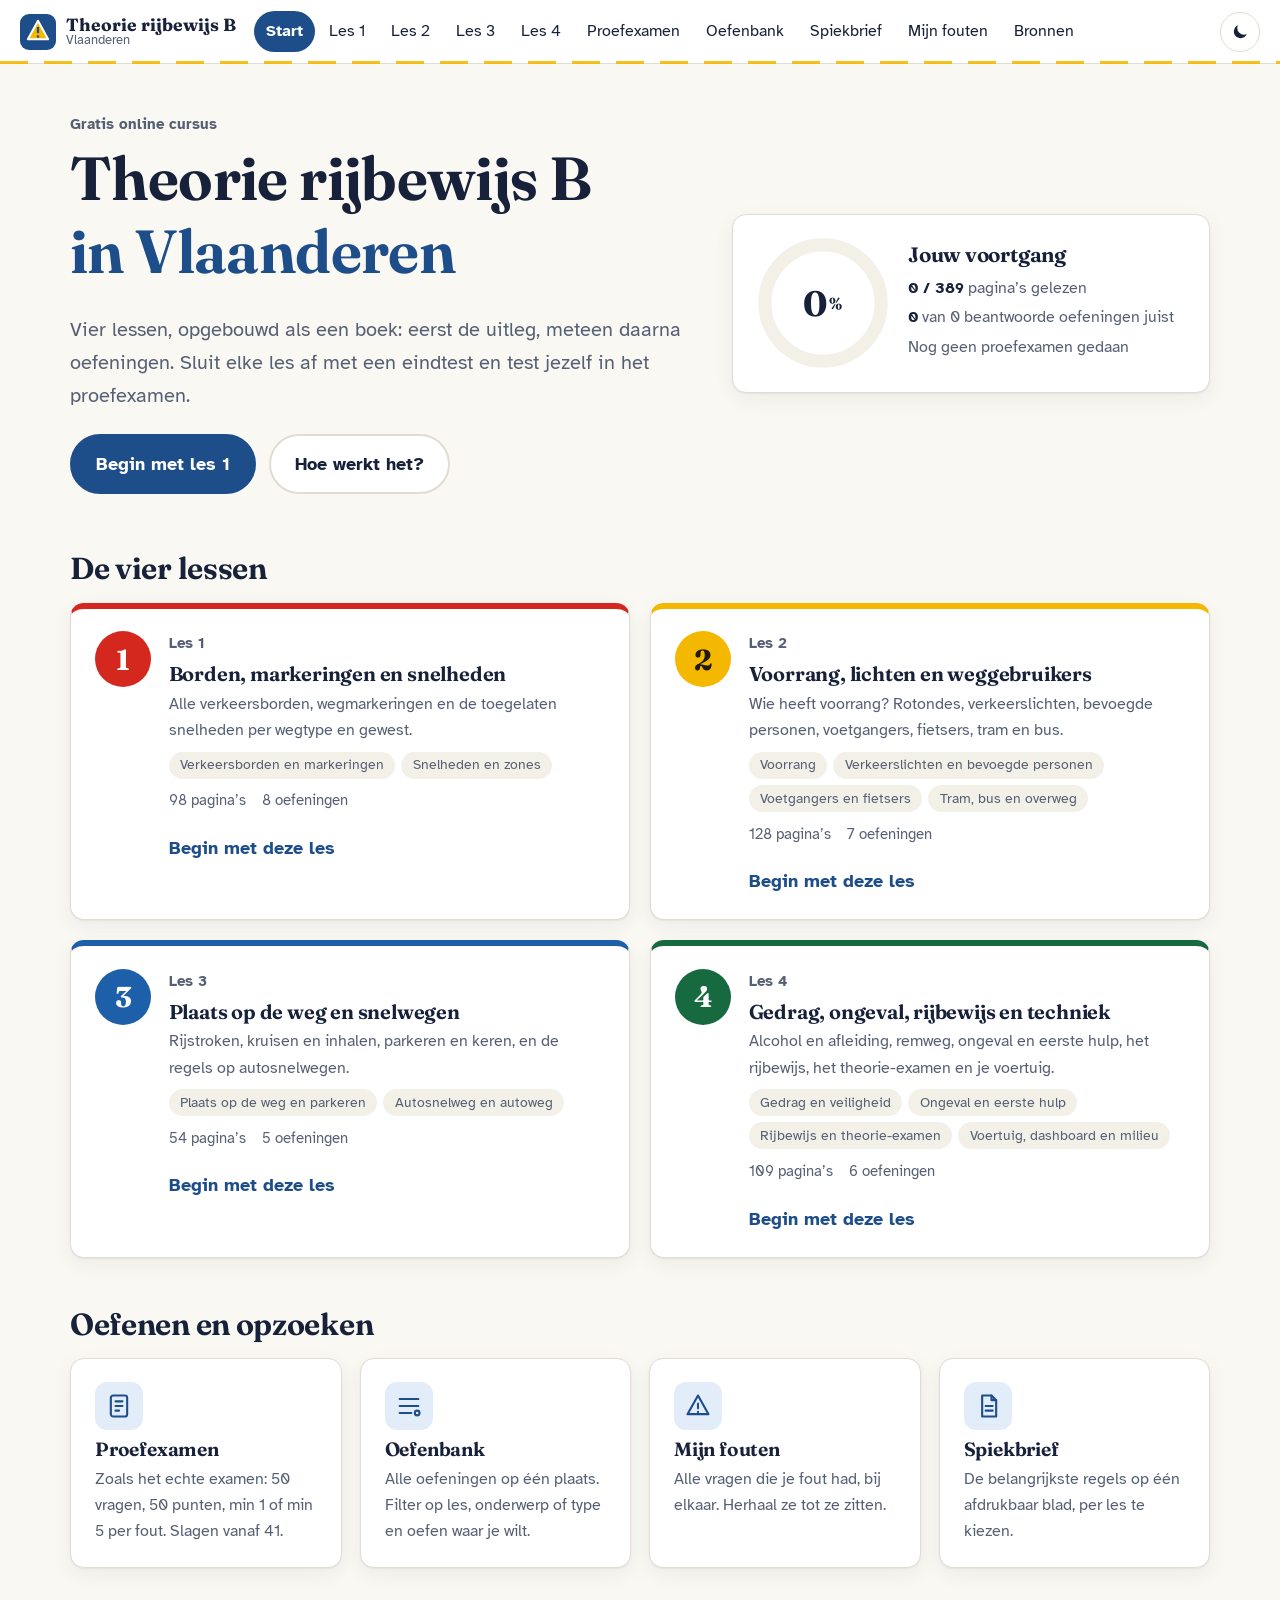
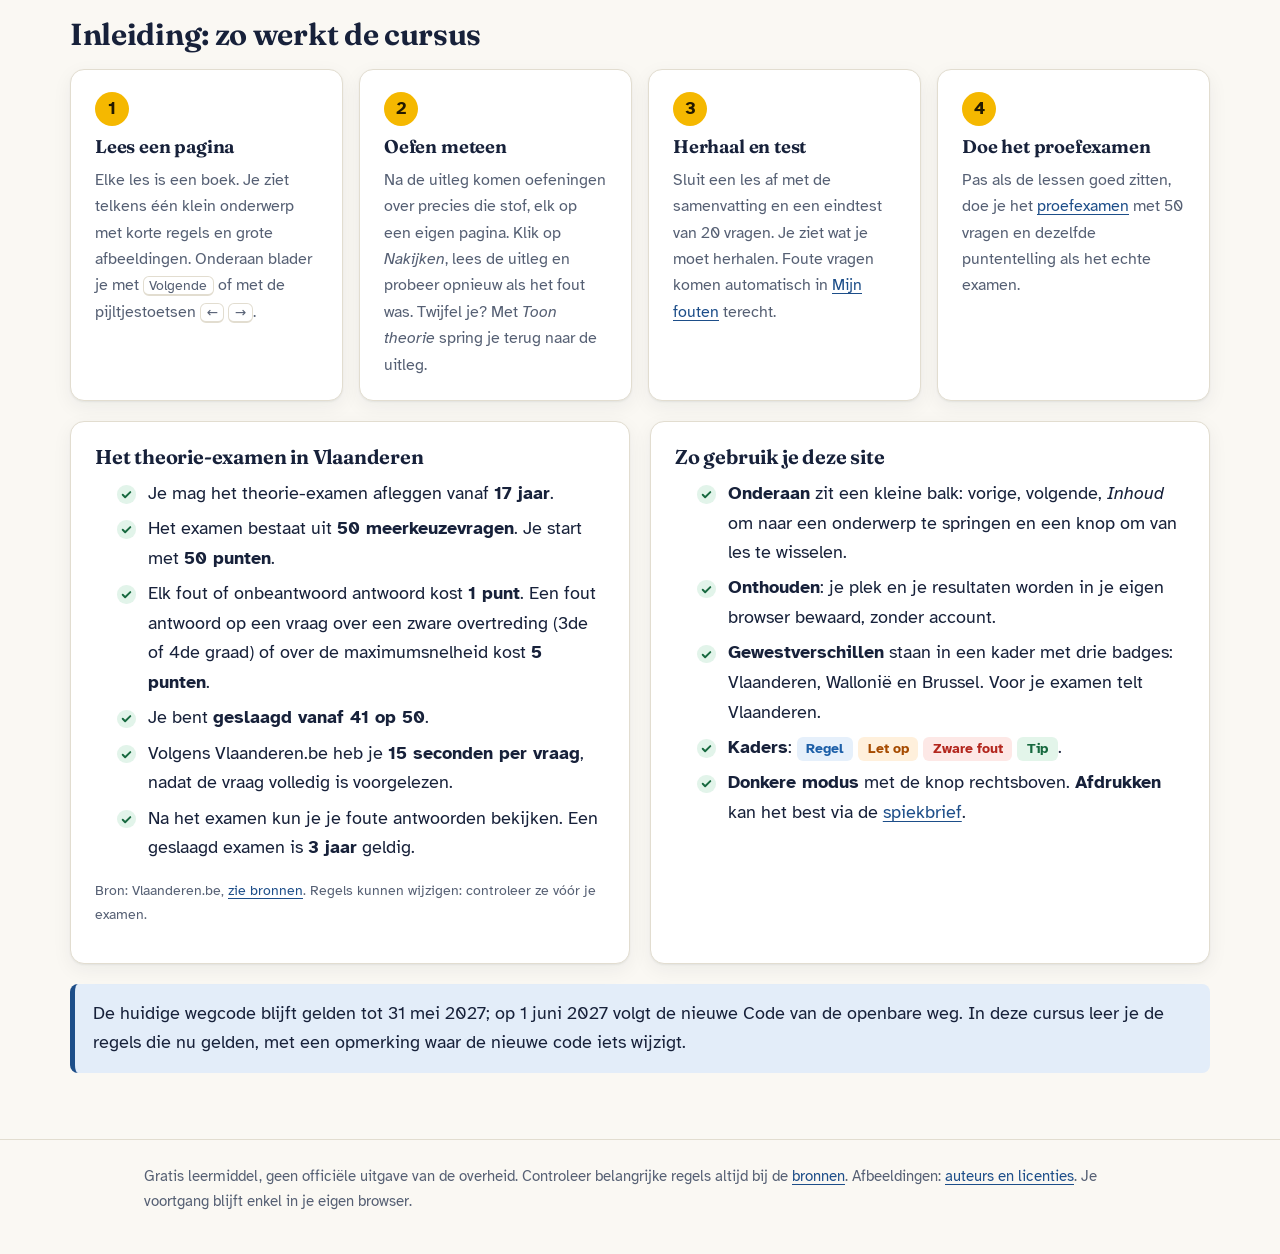
==== commit e5512be9: "Docs: mini-oefeningen en bordkaarten Co-Authored-By: Claude Sonnet 5.5 <noreply@anthropic.com>" ====
--- a/site/index.html
+++ b/site/index.html
@@ -55,8 +55,8 @@
   <section id="inleiding" class="intro-sec" aria-labelledby="h-intro">
     <h2 id="h-intro" class="section-title">Inleiding: zo werkt de cursus</h2>
     <div class="steps">
-      <article class="step card"><span class="step-n">1</span><h3>Lees een pagina</h3><p>Elke les is een boek. Je ziet telkens één pagina: een stukje uitleg met regels, kaders en afbeeldingen. Onderaan blader je met <kbd>Volgende</kbd> of met de pijltjestoetsen <kbd>←</kbd> <kbd>→</kbd>.</p></article>
-      <article class="step card"><span class="step-n">2</span><h3>Oefen meteen</h3><p>Onder de uitleg staan oefeningen over precies die stof. Klik op <em>Nakijken</em>, lees de uitleg en probeer opnieuw als het fout was. Twijfel je? Met <em>Toon theorie</em> spring je terug naar de uitleg.</p></article>
+      <article class="step card"><span class="step-n">1</span><h3>Lees een pagina</h3><p>Elke les is een boek. Je ziet telkens één klein onderwerp met korte regels en grote afbeeldingen. Onderaan blader je met <kbd>Volgende</kbd> of met de pijltjestoetsen <kbd>←</kbd> <kbd>→</kbd>.</p></article>
+      <article class="step card"><span class="step-n">2</span><h3>Oefen meteen</h3><p>Na de uitleg komen oefeningen over precies die stof, elk op een eigen pagina. Klik op <em>Nakijken</em>, lees de uitleg en probeer opnieuw als het fout was. Twijfel je? Met <em>Toon theorie</em> spring je terug naar de uitleg.</p></article>
       <article class="step card"><span class="step-n">3</span><h3>Herhaal en test</h3><p>Sluit een les af met de samenvatting en een eindtest van 20 vragen. Je ziet wat je moet herhalen. Foute vragen komen automatisch in <a href="mijnfouten.html">Mijn fouten</a> terecht.</p></article>
       <article class="step card"><span class="step-n">4</span><h3>Doe het proefexamen</h3><p>Pas als de lessen goed zitten, doe je het <a href="examen.html">proefexamen</a> met 50 vragen en dezelfde puntentelling als het echte examen.</p></article>
     </div>
@@ -77,7 +77,7 @@
       <article class="card prose">
         <h3>Zo gebruik je deze site</h3>
         <ul class="ticks">
-          <li><strong>Inhoudsopgave links</strong> in elke les: klik om te springen, een vinkje toont wat je al las. Op een smal scherm klap je ze open met de knop <em>Inhoud</em>.</li>
+          <li><strong>Onderaan</strong> zit een kleine balk: vorige, volgende, <em>Inhoud</em> om naar een onderwerp te springen en een knop om van les te wisselen.</li>
           <li><strong>Onthouden</strong>: je plek en je resultaten worden in je eigen browser bewaard, zonder account.</li>
           <li><strong>Gewestverschillen</strong> staan in een kader met drie badges: Vlaanderen, Wallonië en Brussel. Voor je examen telt Vlaanderen.</li>
           <li><strong>Kaders</strong>: <span class="chip chip-regel">Regel</span> <span class="chip chip-letop">Let op</span> <span class="chip chip-zwarefout">Zware fout</span> <span class="chip chip-tip">Tip</span>.</li>
--- a/site/css/style.css
+++ b/site/css/style.css
@@ -156,69 +156,8 @@
 @media (max-width: 1000px) { .hero, .two-col { grid-template-columns: 1fr; } .tool-grid, .steps { grid-template-columns: repeat(2, 1fr); } }
 @media (max-width: 700px) { .lesson-grid, .tool-grid, .steps { grid-template-columns: 1fr; } .ring-wrap { flex-direction: column; text-align: center; } }
 
-/* boek-layout */
-.book-layout { max-width: 1440px; width: 100%; margin: 0 auto; padding: 24px 20px 0; display: grid; grid-template-columns: 300px minmax(0, 1fr); gap: 32px; align-items: start; }
-.toc { position: sticky; top: calc(var(--header-h) + 16px); max-height: calc(100vh - var(--header-h) - 32px); display: flex; flex-direction: column; background: var(--surface); border: 1px solid var(--line); border-radius: var(--radius); box-shadow: var(--shadow); overflow: hidden; }
-.toc-toggle { display: none; }
-.toc-body { overflow-y: auto; padding: 1.1rem 1rem 1rem; }
-.toc-title { font-size: 1.15rem; margin-bottom: .6rem; }
-.toc-prog-bar { height: 8px; background: var(--surface-2); border-radius: 99px; overflow: hidden; }
-.toc-prog-fill { display: block; height: 100%; background: var(--ok); border-radius: 99px; transition: width .4s; }
-.toc-prog-label { font-size: .9rem; color: var(--muted); margin: .35rem 0 1rem; }
-.toc-chap { font-family: var(--font-body); font-size: .9rem; color: var(--muted); font-weight: 700; margin: 1rem 0 .3rem; letter-spacing: 0; }
-.toc-items { list-style: none; margin: 0; padding: 0; }
-.toc-link { display: flex; gap: .6rem; align-items: flex-start; padding: .4rem .5rem; border-radius: 10px; text-decoration: none; color: var(--ink); font-size: 1rem; line-height: 1.3; }
-.toc-link:hover { background: var(--surface-2); }
-.toc-n { flex: none; width: 24px; height: 24px; border-radius: 50%; border: 2px solid var(--line); display: grid; place-items: center; font-size: .75rem; font-weight: 700; color: var(--muted); margin-top: 1px; }
-.toc-link.done .toc-n { background: var(--ok); border-color: var(--ok); color: #fff; }
-.toc-link.current { background: var(--brand-soft); font-weight: 700; }
-.toc-link.current .toc-n { border-color: var(--brand); background: var(--brand); color: var(--brand-ink); }
-.toc-link.current.done .toc-n { background: var(--ok); border-color: var(--ok); }
-.book { min-width: 0; scroll-margin-top: 80px; outline: none; }
-.book-page { background: var(--surface); border: 1px solid var(--line); border-radius: var(--radius) var(--radius) 0 0; padding: clamp(1.3rem, 3.5vw, 3rem); min-height: 60vh; box-shadow: var(--shadow); border-bottom: 0; position: relative; }
-.book-page::before { content: ""; position: absolute; left: 0; top: 0; bottom: 0; width: 6px; background: linear-gradient(var(--brand), var(--brand-soft)); border-radius: var(--radius) 0 0 0; }
-.book-page.enter { animation: pageIn .35s ease both; }
-@keyframes pageIn { from { opacity: 0; transform: translateX(14px); } to { opacity: 1; transform: none; } }
-.book-page > * { max-width: 52rem; }
-.book-page > .page-blok, .book-page > .theory, .book-page > .intro, .book-page > .summary, .book-page > .eind { max-width: none; }
-.page-title { font-size: clamp(1.8rem, 3.4vw, 2.6rem); margin-bottom: .6em; outline: none; }
-.pager { position: sticky; bottom: 0; z-index: 20; display: grid; grid-template-columns: auto 1fr auto; gap: 16px; align-items: center; background: var(--surface); border: 1px solid var(--line); border-radius: 0 0 var(--radius) var(--radius); padding: .8rem 1.1rem; box-shadow: 0 -6px 20px rgba(23,33,58,.08); }
-.pager-mid { text-align: center; } .pager-count { margin: 0 0 .3rem; font-weight: 700; }
-.pager-btn span { display: inline; }
-.progress { height: 10px; background: var(--surface-2); border-radius: 99px; overflow: hidden; }
-.progress-fill { display: block; height: 100%; background: linear-gradient(90deg, var(--brand), var(--accent)); border-radius: 99px; transition: width .4s; }
-@media (max-width: 960px) {
-  .book-layout { grid-template-columns: 1fr; gap: 14px; padding-top: 12px; }
-  .toc { position: sticky; top: var(--header-h); z-index: 30; max-height: none; border-radius: var(--radius-sm); }
-  .toc-toggle { display: flex; align-items: center; gap: .5rem; width: 100%; background: none; border: 0; font: inherit; font-weight: 700; padding: .8rem 1rem; color: var(--ink); cursor: pointer; text-align: left; }
-  .toc-cur { color: var(--muted); font-weight: 400; }
-  .toc-body { display: none; max-height: 65vh; border-top: 1px solid var(--line); }
-  .toc.open .toc-body { display: block; }
-  .book-page { padding-left: 1.2rem; padding-right: 1.1rem; }
-  .pager { grid-template-columns: auto 1fr auto; gap: 8px; padding: .6rem .7rem; }
-  .pager-btn span { position: absolute; width: 1px; height: 1px; overflow: hidden; clip: rect(0 0 0 0); } .pager-btn { padding: .6rem .9rem; }
-  .pager-btn.btn-accent span { position: static; width: auto; height: auto; clip: auto; }
-}
-
 /* theorie */
-.theory .prose { font-size: 1.15rem; }
-.prose ul li::marker { color: var(--brand); }
-.fig { margin: 0; }
-.fig img { display: block; }
-.fig figcaption { font-size: .88rem; color: var(--muted); line-height: 1.35; margin-top: .4rem; }
-.fig figcaption .code { color: var(--ink); }
-.credit { display: block; font-size: .78rem; opacity: .85; }
-.sign-strip { display: flex; flex-wrap: wrap; gap: 14px; margin: 1.2rem 0; }
-.sign-card { width: 132px; text-align: center; background: var(--paper); border: 1px solid var(--line); border-radius: 12px; padding: 12px 8px 10px; }
-.sign-card img, .sign-thumb { height: 84px; width: auto; max-width: 100%; margin: 0 auto; object-fit: contain; }
-.sign-card .code, .sign-code { display: inline-block; font-weight: 700; border-bottom: 3px solid var(--catD); line-height: 1.2; padding: 0 2px; }
 .cat-A { border-color: var(--catA) !important; } .cat-B { border-color: var(--catB) !important; } .cat-C { border-color: var(--catC) !important; } .cat-D, .cat-E, .cat-F { border-color: var(--catD) !important; }
-.sign-card figcaption span:not(.credit) { display: block; }
-.schema-gallery { display: grid; grid-template-columns: repeat(auto-fit, minmax(300px, 1fr)); gap: 16px; margin: 1.2rem 0; }
-.schema-gallery.single { grid-template-columns: minmax(0, 640px); }
-.schema-card { background: #fff; border: 1px solid var(--line); border-radius: 12px; padding: 12px; }
-.schema-card img { width: 100%; }
-.schema-card figcaption { color: #4a5568; }
 .tbl-wrap { overflow-x: auto; margin: 1.2rem 0; border: 1px solid var(--line); border-radius: var(--radius-sm); max-width: 100%; }
 .tbl { width: 100%; border-collapse: collapse; font-size: 1.02rem; background: var(--surface); }
 .tbl th, .tbl td { padding: .65rem .9rem; text-align: left; vertical-align: top; border-bottom: 1px solid var(--line); }
@@ -227,7 +166,6 @@
 .tbl tbody tr:nth-child(even) td { background: color-mix(in srgb, var(--surface-2) 45%, transparent); }
 .tbl tbody tr:last-child > * { border-bottom: 0; }
 .cell-sign { display: flex !important; align-items: center; gap: .7rem; }
-.cell-sign .sign-thumb { height: 56px; flex: none; }
 .tbl-compact { font-size: .9rem; } .tbl-compact th, .tbl-compact td { padding: .35rem .6rem; }
 @media (max-width: 640px) {
   .tbl:not(.tbl-ex):not(.tbl-compact) thead { display: none; }
@@ -238,39 +176,114 @@
   .tbl:not(.tbl-ex):not(.tbl-compact) .cell-sign { display: flex !important; }
   .tbl:not(.tbl-ex):not(.tbl-compact) .cell-sign::before { display: none; }
 }
-.kader { border-radius: var(--radius-sm); border-left: 7px solid var(--k); background: var(--kb); padding: .9rem 1.2rem 1rem; margin: 1.2rem 0; max-width: 52rem; }
-.kader-regel { --k: var(--regel); --kb: var(--regel-bg); } .kader-letop { --k: var(--letop); --kb: var(--letop-bg); } .kader-zwarefout { --k: var(--zware); --kb: var(--zware-bg); } .kader-tip { --k: var(--tip); --kb: var(--tip-bg); }
-.kader-gewest { --k: var(--brand); --kb: var(--surface-2); } .kader-uitzondering { --k: var(--muted); --kb: var(--surface-2); }
-.kader-head { display: flex; align-items: center; gap: .6rem; flex-wrap: wrap; margin-bottom: .35rem; }
-.kader-icon { color: var(--k); display: inline-flex; }
-.kader-label { background: var(--k); color: var(--surface); font-weight: 700; font-size: .85rem; padding: .05rem .6rem; border-radius: 6px; }
-:root[data-theme="dark"] .kader-label { color: #0b1626; }
-@media (prefers-color-scheme: dark) { :root:not([data-theme="light"]) .kader-label { color: #0b1626; } }
-.kader-title { margin: 0; font-family: var(--font-body); font-size: 1.1rem; }
-.kader-body p:last-child, .kader-body ul { margin-bottom: 0; } .kader-body ul { padding-left: 1.3rem; }
-.kader-zwarefout { border: 2px solid var(--zware); border-left-width: 7px; }
-.gewest-grid { display: grid; grid-template-columns: repeat(3, 1fr); gap: 10px; margin-top: .7rem; }
-.gewest { background: var(--surface); border: 1px solid var(--line); border-radius: 10px; padding: .6rem .8rem; } .gewest p { margin: .35rem 0 0; font-size: 1rem; line-height: 1.45; }
-.gewest.is-main { border: 2px solid var(--accent); }
+
+
+/* lezer (volledig scherm) */
+body[data-page="les"] .sitenav, body[data-page="les"] .menu-btn, body[data-page="les"] .footer { display: none; }
+body[data-page="les"] .topbar { height: 52px; --header-h: 52px; }
+body[data-page="les"] .topbar::after { display: none; }
+body[data-page="les"] .topbar-in { justify-content: space-between; }
+body[data-page="les"] .brand-text small { display: none; }
+body[data-page="les"] .brand-mark { width: 30px; height: 30px; }
+.reader { flex: 1 0 auto; width: 100%; max-width: 1180px; margin: 0 auto; padding: clamp(18px, 4vw, 48px) clamp(16px, 4vw, 40px) 150px; outline: none; }
+.slide-wrap.enter { animation: pageIn .3s ease both; }
+@keyframes pageIn { from { opacity: 0; transform: translateX(12px); } to { opacity: 1; transform: none; } }
+.slide { max-width: 62rem; margin: 0 auto; }
+.slide .eyebrow { font-size: 1.05rem; }
+.page-title { font-size: clamp(2.1rem, 5.2vw, 3.6rem); margin-bottom: .5em; outline: none; line-height: 1.12; }
+.big-list { list-style: none; padding: 0; margin: 1.2rem 0 1.6rem; display: grid; gap: .9rem; }
+.big-list li { position: relative; padding-left: 2.1rem; font-size: clamp(1.35rem, 2.6vw, 1.85rem); line-height: 1.35; font-weight: 400; }
+.big-list li::before { content: ""; position: absolute; left: 0; top: .5em; width: 1rem; height: 1rem; border-radius: 50%; background: var(--accent); box-shadow: 0 0 0 4px color-mix(in srgb, var(--accent) 28%, transparent); }
+.big-list strong { font-weight: 700; }
+.big-note { font-size: 1.5rem; line-height: 1.4; max-width: 40rem; }
+.mini-h { font-family: var(--font-head); font-size: 1.5rem; margin: 1.6rem 0 .2rem; color: var(--ink); }
+.btn-xl { padding: 1rem 2.2rem; font-size: 1.3rem; min-height: 60px; margin-top: 1rem; }
+.facts { display: flex; gap: 16px; flex-wrap: wrap; margin: 1.5rem 0; }
+.fact { display: flex; flex-direction: column; background: var(--brand-soft); border-radius: 16px; padding: 1rem 1.5rem; min-width: 150px; }
+.fact strong { font: 700 2.2rem/1.1 var(--font-head); } .fact span { color: var(--muted); } .fact-ic { color: var(--brand); }
+.sign-strip { display: flex; flex-wrap: wrap; gap: 16px; margin: 1.2rem 0 1.6rem; }
+.fig figcaption { font-size: 1rem; color: var(--muted); line-height: 1.35; margin-top: .5rem; }
+.sign-big { width: 180px; text-align: center; background: #fff; border: 1px solid var(--line); border-radius: 18px; padding: 18px 12px 12px; }
+.sign-big img { height: 118px; width: auto; max-width: 100%; margin: 0 auto; object-fit: contain; }
+.sign-name { color: var(--ink); font-weight: 700; font-size: 1.05rem; }
+.credit { display: block; font-size: .8rem; color: var(--muted); }
+.schema-gallery { display: grid; grid-template-columns: repeat(auto-fit, minmax(320px, 1fr)); gap: 18px; margin: 1.2rem 0 1.6rem; }
+.schema-gallery.single { grid-template-columns: minmax(0, 760px); }
+.schema-card { background: #fff; border: 1px solid var(--line); border-radius: 16px; padding: 14px; } .schema-card img { width: 100%; max-height: 460px; object-fit: contain; } .schema-card figcaption { color: #4a5568; }
+.kader-stack { display: grid; gap: 14px; margin: 1.6rem 0; }
+.kader { display: flex; gap: 1rem; align-items: flex-start; border-radius: 16px; border-left: 10px solid var(--k); background: var(--kb); padding: 1.1rem 1.4rem; margin: 0; }
+.kader-regel { --k: var(--regel); --kb: var(--regel-bg); } .kader-letop { --k: var(--letop); --kb: var(--letop-bg); } .kader-zwarefout { --k: var(--zware); --kb: var(--zware-bg); } .kader-tip { --k: var(--tip); --kb: var(--tip-bg); } .kader-gewest { --k: var(--brand); --kb: var(--surface-2); }
+.kader-zwarefout { border: 3px solid var(--zware); border-left-width: 10px; }
+.kader-icon { color: var(--k); display: inline-flex; flex: none; margin-top: .15rem; }
+.kader-main { flex: 1; min-width: 0; }
+.kader-label { margin: 0 0 .15rem; font-weight: 700; color: var(--k); font-size: 1.05rem; }
+.kader-text { margin: 0; font-size: clamp(1.25rem, 2.3vw, 1.6rem); line-height: 1.4; }
+.gewest-grid { display: grid; grid-template-columns: repeat(3, 1fr); gap: 10px; margin-top: .8rem; }
+.gewest { background: var(--surface); border: 1px solid var(--line); border-radius: 12px; padding: .7rem .9rem; } .gewest p { margin: .4rem 0 0; font-size: 1.1rem; line-height: 1.4; } .gewest.is-main { border: 2px solid var(--accent); }
 .badge-vlaanderen { background: #f5b800; color: #231a00; } .badge-wallonie { background: #c8102e; color: #fff; } .badge-brussel { background: #1d4ed8; color: #fff; }
 @media (max-width: 800px) { .gewest-grid { grid-template-columns: 1fr; } }
-.sources { margin: 1.5rem 0 0; font-size: .95rem; color: var(--muted); } .sources summary { cursor: pointer; font-weight: 700; }
-.sources ul { padding-left: 1.2rem; }
-
-/* intro/samenvatting */
-.facts { display: flex; gap: 14px; flex-wrap: wrap; margin: 1.5rem 0; }
-.fact { display: flex; flex-direction: column; align-items: flex-start; background: var(--brand-soft); border-radius: 12px; padding: .8rem 1.2rem; min-width: 150px; }
-.fact strong { font: 700 1.8rem var(--font-head); } .fact-ic { color: var(--brand); }
-.intro .card { margin-bottom: 1.2rem; } .goals h2, .intro h2 { font-size: 1.4rem; }
-.mini-h { font-family: var(--font-body); font-size: 1rem; margin: 1rem 0 .3rem; color: var(--muted); }
-.learn-list { margin: 0 0 .5rem; padding-left: 1.2rem; } .learn-list li { margin-bottom: .2rem; }
-.intro-go { margin-top: 1.5rem; }
-.sum-chap { margin-top: 2rem; font-size: 1.4rem; }
-.sum-card { border-top: 1px solid var(--line); padding: .9rem 0; max-width: 52rem; } .sum-card h3 { margin-bottom: .4rem; font-size: 1.15rem; }
-.sum-list { list-style: none; padding: 0; margin: 0; } .sum-list li { margin-bottom: .5rem; font-size: 1.05rem; }
-.sum-tag { display: inline-block; font-size: .78rem; font-weight: 700; padding: 0 .5rem; border-radius: 5px; background: var(--regel-bg); color: var(--regel); margin-right: .3rem; }
-.sum-zwarefout .sum-tag { background: var(--zware-bg); color: var(--zware); }
-
+.card-grid { display: grid; grid-template-columns: repeat(auto-fit, minmax(300px, 1fr)); gap: 18px; margin: 1.2rem 0; }
+.sign-grid-big { grid-template-columns: repeat(auto-fit, minmax(280px, 1fr)); }
+.rcard { background: var(--surface); border: 1px solid var(--line); border-radius: 18px; padding: 1.2rem 1.3rem; box-shadow: var(--shadow); display: flex; flex-direction: column; gap: .7rem; }
+.rcard-sign { align-items: center; text-align: center; }
+.rcard-media { background: #fff; border-radius: 14px; padding: 14px; width: 100%; display: grid; place-items: center; min-height: 190px; border: 1px solid var(--line); }
+.rcard-img { height: 160px; width: auto; max-width: 100%; object-fit: contain; }
+.rcard-title { font-family: var(--font-body); font-size: 1.4rem; margin: 0; line-height: 1.25; }
+.rcard-text { margin: 0; font-size: 1.2rem; line-height: 1.4; } .rcard-line { margin: 0; font-size: 1.15rem; line-height: 1.4; } .rcard-key { font-weight: 700; color: var(--muted); }
+.more { margin: 1.6rem 0 0; }
+.btn-more { font-size: 1.1rem; min-height: 52px; padding: .6rem 1.4rem; } .btn-more svg { transition: transform .2s; }
+.more-panel { margin-top: 1rem; background: var(--surface); border: 1px solid var(--line); border-radius: 16px; padding: 1.2rem 1.5rem; font-size: 1.1rem; }
+.more-panel .prose { font-size: 1.1rem; } .more-kader { border-left: 6px solid var(--k); background: var(--kb); padding: .5rem .9rem; border-radius: 8px; margin: .7rem 0; }
+.more-gewest { list-style: none; padding: 0; margin: .3rem 0 .8rem; } .more-gewest li { margin-bottom: .35rem; }
+.sum-list { list-style: none; padding: 0; margin: 1rem 0; display: grid; gap: 1rem; }
+.sum-list li { font-size: 1.25rem; line-height: 1.4; padding: .9rem 1.2rem; background: var(--surface); border: 1px solid var(--line); border-left: 8px solid var(--regel); border-radius: 12px; }
+.sum-list li a { font-weight: 700; display: block; font-size: 1.15rem; } .sum-list .sum-zwaar { border-left-color: var(--zware); }
+.eind-start { margin: 1rem 0; }
+.slide-oef .ex { margin: .5rem 0 0; background: var(--surface); border-color: var(--line); padding: 1.4rem 1.5rem 1.5rem; box-shadow: var(--shadow); }
+.slide-oef .ex-vraag { font-size: clamp(1.35rem, 2.6vw, 1.8rem); line-height: 1.35; }
+.slide-oef .opt { font-size: 1.25rem; padding: 1rem 1.2rem; }
+.slide-oef .btn, .slide-eind .btn { min-height: 52px; font-size: 1.1rem; }
+.slide-oef .fig-ex img { max-height: 320px; }
+.cat-dot { width: 22px; height: 22px; border-radius: 50%; background: var(--catD); flex: none; }
+.cat-opt.cat-A .cat-dot, .cat-opt.cat-C .cat-dot { background: var(--catA); } .cat-opt.cat-B .cat-dot { background: var(--catB); }
+.cat-name { font-weight: 700; font-size: 1.1rem; }
+
+/* zwevende balk */
+.float-bar { position: fixed; left: 50%; bottom: 14px; transform: translateX(-50%); z-index: 60; width: min(760px, calc(100vw - 20px)); }
+.fb-row { display: flex; align-items: center; gap: 8px; background: var(--surface); border: 1px solid var(--line); border-radius: 22px; padding: 8px 10px; box-shadow: 0 10px 34px rgba(23,33,58,.22), 0 2px 6px rgba(23,33,58,.12); }
+.fb-btn { display: inline-flex; align-items: center; justify-content: center; gap: .4rem; min-width: 52px; min-height: 52px; padding: 0 .9rem; border-radius: 16px; border: 2px solid transparent; background: var(--surface-2); color: var(--ink); font: 700 1rem var(--font-body); cursor: pointer; text-decoration: none; flex: none; }
+.fb-btn:hover { background: var(--brand-soft); }
+.fb-next { background: var(--brand); color: var(--brand-ink); } .fb-next:hover { background: var(--brand); filter: brightness(1.12); }
+.fb-nav.disabled { opacity: .35; pointer-events: none; }
+.fb-mid { flex: 1; min-width: 0; text-align: center; } .fb-count { margin: 0 0 4px; font-size: 1.05rem; line-height: 1.2; white-space: nowrap; } .fb-count strong { font-size: 1.2rem; }
+.fb-mid .progress { height: 8px; background: var(--line); }
+.fb-sep { width: 1px; align-self: stretch; background: var(--line); margin: 4px 2px; }
+.fb-tool[aria-expanded="true"] { background: var(--accent); color: var(--accent-ink); }
+.pop { position: absolute; bottom: calc(100% + 10px); background: var(--surface); border: 1px solid var(--line); border-radius: 18px; box-shadow: 0 14px 40px rgba(23,33,58,.28); max-height: min(68vh, 560px); overflow-y: auto; padding: .6rem; }
+.pop[hidden] { display: none; }
+.pop-toc { left: 0; right: 0; } .pop-les { right: 0; width: min(420px, 100%); }
+.pop-title { margin: .3rem .6rem .5rem; font-weight: 700; color: var(--muted); }
+.pop-list { list-style: none; margin: 0; padding: 0; }
+.pop-chap { padding: .7rem .7rem .2rem; font-weight: 700; color: var(--muted); font-size: .95rem; }
+.pop-link { display: flex; gap: .7rem; align-items: center; padding: .65rem .7rem; border-radius: 12px; text-decoration: none; color: var(--ink); font-size: 1.1rem; line-height: 1.3; min-height: 48px; }
+.pop-link:hover { background: var(--surface-2); } .pop-link.current { background: var(--brand-soft); font-weight: 700; }
+.pop-n { flex: none; min-width: 30px; height: 30px; padding: 0 4px; border-radius: 15px; border: 2px solid var(--line); display: grid; place-items: center; font-size: .85rem; font-weight: 700; color: var(--muted); }
+.pop-link.done .pop-n { background: var(--ok); border-color: var(--ok); color: #fff; } .pop-link.current .pop-n { border-color: var(--brand); background: var(--brand); color: var(--brand-ink); } .pop-link.current.done .pop-n { background: var(--ok); border-color: var(--ok); }
+.pop-special .pop-t { font-weight: 700; }
+@media (max-width: 640px) {
+  .float-bar { bottom: 8px; width: calc(100vw - 12px); }
+  .fb-row { padding: 6px; gap: 5px; border-radius: 20px; }
+  .fb-btn { min-width: 48px; min-height: 48px; padding: 0 .6rem; }
+  .fb-lbl { position: absolute; width: 1px; height: 1px; overflow: hidden; clip: rect(0 0 0 0); }
+  .fb-count { font-size: .9rem; } .fb-sep { display: none; }
+  .fb-tool .ic:last-child:not(:first-child) { display: none; }
+  .pop-les { width: 100%; }
+  .reader { padding-bottom: 130px; }
+}
+
+.sources { margin: 1.5rem 0 0; font-size: .95rem; color: var(--muted); } .sources summary { cursor: pointer; font-weight: 700; } .sources ul { padding-left: 1.2rem; }
+.sign-thumb { height: 56px; width: auto; max-width: 100%; object-fit: contain; }
+.cell-sign { display: flex !important; align-items: center; gap: .7rem; }
 /* oefeningen */
 .practice { margin-top: 2.5rem; padding-top: 1.5rem; border-top: 3px dashed var(--line); max-width: 52rem; }
 .practice-head { display: flex; align-items: baseline; gap: 1rem; flex-wrap: wrap; } .practice-head h2 { margin: 0; }
